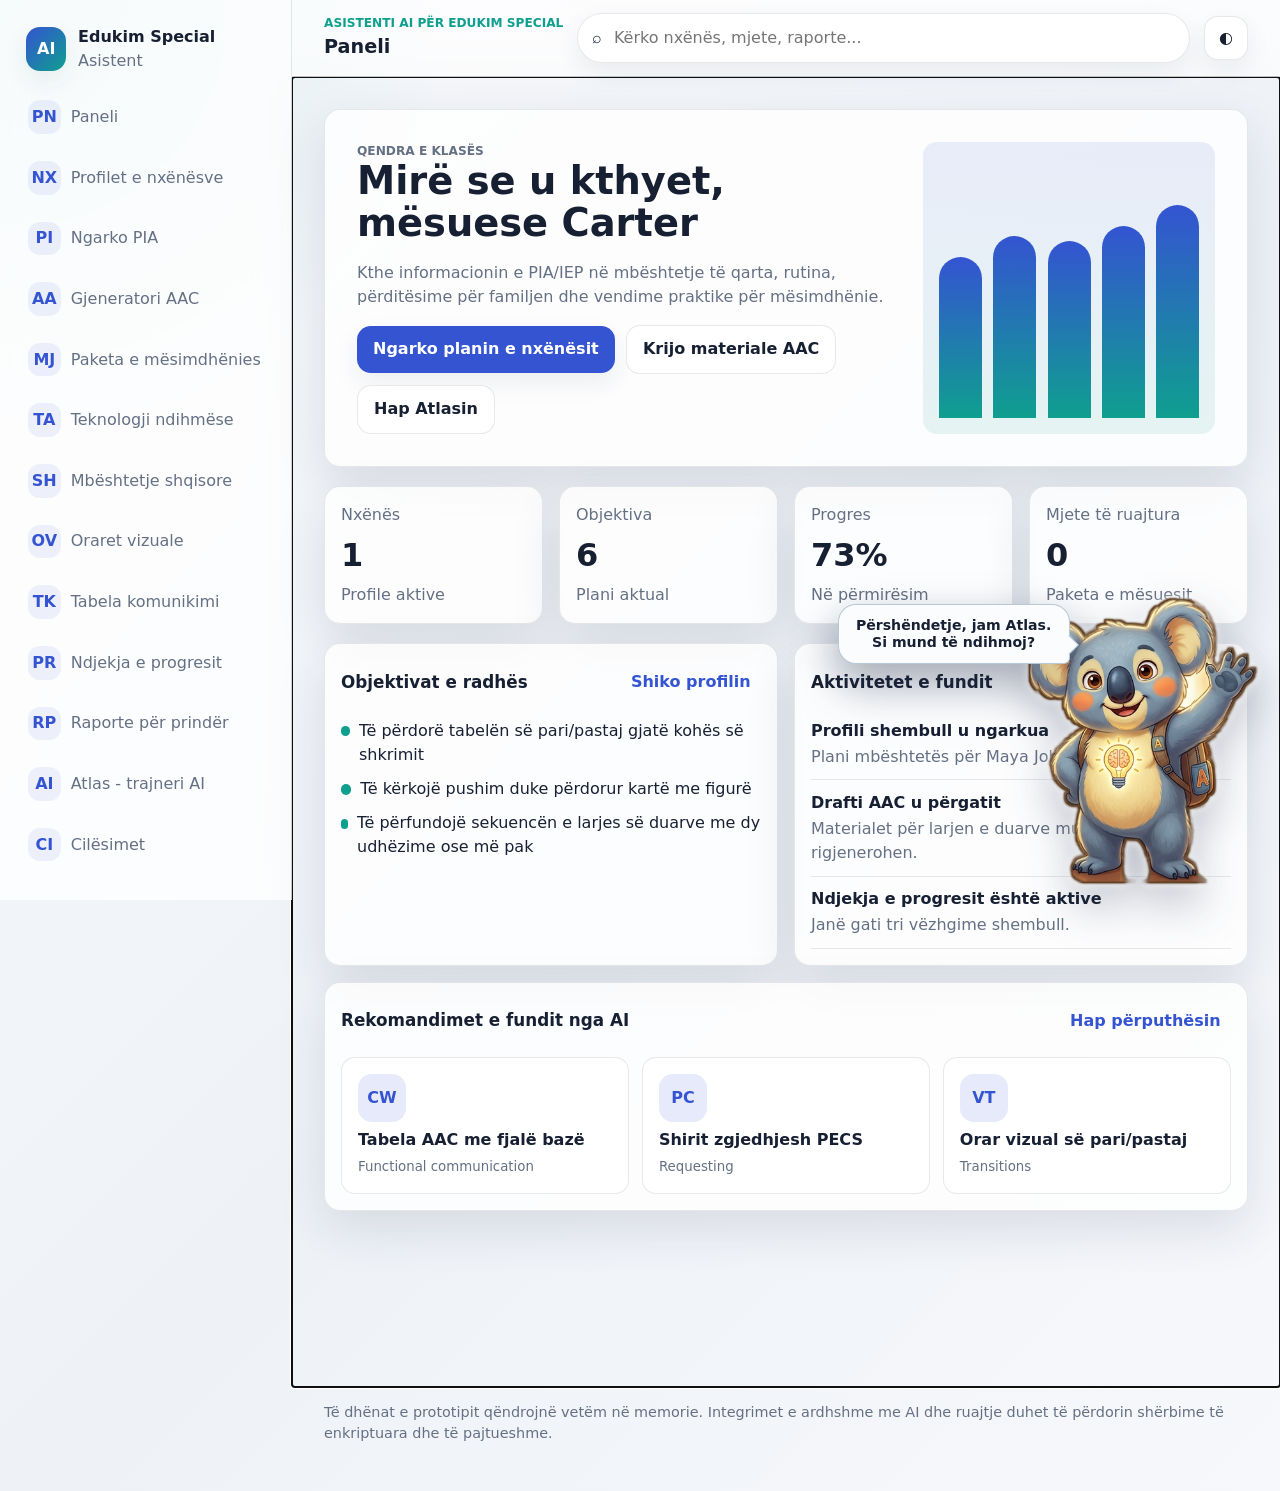
==== main/index.html @ c3639c86 "Moved files into a separate folder" ====
<!doctype html>
<html lang="sq">
  <head>
    <meta charset="UTF-8" />
    <meta name="viewport" content="width=device-width, initial-scale=1.0" />
    <meta name="description" content="Asistent me AI për edukim special, PIA, AAC, ndjekje progresi dhe raporte për prindër." />
    <title>Asistenti AI për Edukim Special</title>
    <link rel="stylesheet" href="css/style.css" />
  </head>
  <body>
    <a class="skip-link" href="#mainContent">Kalo te përmbajtja</a>
    <div class="app-shell">
      <aside class="sidebar" id="sidebar" aria-label="Navigimi kryesor">
        <div class="sidebar-brand">
          <div class="brand-mark">AI</div>
          <div>
            <strong>Edukim Special</strong>
            <span>Asistent</span>
          </div>
        </div>
        <nav class="nav-list" id="navList"></nav>
      </aside>

      <div class="workspace">
        <header class="topbar" role="banner">
          <button class="icon-button menu-toggle" data-action="toggle-sidebar" aria-label="Hap ose mbyll menunë">☰</button>
          <div class="brand-mark small" aria-hidden="true">AI</div>
          <div class="title-block">
            <p class="eyebrow">Asistenti AI për Edukim Special</p>
            <h1 id="pageTitle">Paneli</h1>
          </div>
          <label class="search-shell" for="globalSearch">
            <span aria-hidden="true">⌕</span>
            <input id="globalSearch" type="search" placeholder="Kërko nxënës, mjete, raporte..." autocomplete="off" />
          </label>
          <button class="icon-button" data-action="toggle-theme" aria-label="Ndrysho modalitetin e errët">◐</button>
        </header>

        <main id="mainContent" tabindex="-1">
          <div id="searchResults" class="search-results hidden" role="region" aria-live="polite"></div>
          <section id="viewRoot" class="view-root" aria-live="polite"></section>
        </main>

        <footer class="app-footer">
          <p>Të dhënat e prototipit qëndrojnë vetëm në memorie. Integrimet e ardhshme me AI dhe ruajtje duhet të përdorin shërbime të enkriptuara dhe të pajtueshme.</p>
        </footer>
      </div>
    </div>

    <button class="atlas-guide-widget" data-route="coach" aria-label="Hap bisedën me Atlas">
      <span class="atlas-corner-bubble">Përshëndetje, jam Atlas. Si mund të ndihmoj?</span>
      <img class="atlas-standing-image" src="assets/images/atlas-standing-widget.png" alt="Atlas, udhëzuesi i bisedës AI" />
    </button>

    <div class="toast-region" id="toastRegion" aria-live="polite" aria-atomic="true"></div>
    <div class="modal-backdrop hidden" id="modalBackdrop" role="presentation">
      <section class="modal" role="dialog" aria-modal="true" aria-labelledby="modalTitle">
        <button class="icon-button modal-close" data-action="close-modal" aria-label="Mbyll dritaren">×</button>
        <p class="eyebrow" id="modalEyebrow">Detaje</p>
        <h2 id="modalTitle">Detaje</h2>
        <div id="modalBody"></div>
      </section>
    </div>

    <template id="loadingTemplate">
      <div class="loading-state">
        <span class="spinner" aria-hidden="true"></span>
        <strong>Duke shqyrtuar planin...</strong>
        <p>Duke nxjerrë objektivat, mbështetjet dhe rekomandimet për klasë.</p>
      </div>
    </template>

    <script type="module" src="js/app.js"></script>
  </body>
</html>
---- main/css/style.css ----
:root {
  color-scheme: light;
  --bg: #f7f8fb;
  --surface: rgba(255, 255, 255, 0.82);
  --surface-strong: #ffffff;
  --text: #172033;
  --muted: #647084;
  --line: rgba(23, 32, 51, 0.1);
  --primary: #3454d1;
  --primary-strong: #253ba8;
  --accent: #0f9f8f;
  --atlas-blue: #b9d5e8;
  --atlas-blue-strong: #5f8fb0;
  --atlas-peach: #f6b27d;
  --atlas-gold: #f5b84b;
  --atlas-ink: #26384a;
  --warning: #b56a00;
  --success: #178253;
  --shadow: 0 18px 50px rgba(31, 45, 75, 0.12);
  --shadow-soft: 0 10px 24px rgba(31, 45, 75, 0.08);
  --radius: 16px;
  --font-scale: 1;
}

[data-theme="dark"] {
  color-scheme: dark;
  --bg: #10131a;
  --surface: rgba(27, 32, 43, 0.78);
  --surface-strong: #191f2a;
  --text: #f4f7fb;
  --muted: #a9b3c5;
  --line: rgba(255, 255, 255, 0.12);
  --primary: #8da2ff;
  --primary-strong: #b8c4ff;
  --accent: #47d2bd;
  --atlas-blue: #8fb4d0;
  --atlas-blue-strong: #c5def0;
  --atlas-peach: #ffc08e;
  --atlas-gold: #ffd36b;
  --atlas-ink: #172033;
  --warning: #ffc266;
  --success: #6fe0a7;
  --shadow: 0 18px 50px rgba(0, 0, 0, 0.36);
  --shadow-soft: 0 10px 24px rgba(0, 0, 0, 0.28);
}

* {
  box-sizing: border-box;
}

html {
  scroll-behavior: smooth;
  -webkit-text-size-adjust: 100%;
}

body {
  margin: 0;
  background:
    radial-gradient(circle at top left, rgba(15, 159, 143, 0.14), transparent 28rem),
    linear-gradient(135deg, var(--bg), #eef2f7 55%, var(--bg));
  color: var(--text);
  font-family: Inter, ui-sans-serif, system-ui, -apple-system, BlinkMacSystemFont, "Segoe UI", sans-serif;
  font-size: calc(16px * var(--font-scale));
  line-height: 1.5;
  min-height: 100vh;
}

[data-theme="dark"] body,
body[data-theme="dark"] {
  background:
    radial-gradient(circle at top left, rgba(71, 210, 189, 0.12), transparent 28rem),
    linear-gradient(135deg, #10131a, #171c25 58%, #0f1218);
}

button,
input,
select,
textarea {
  font: inherit;
}

input,
select,
textarea {
  font-size: 1rem;
}

button {
  cursor: pointer;
}

button:focus-visible,
input:focus-visible,
select:focus-visible,
textarea:focus-visible,
a:focus-visible {
  outline: 3px solid color-mix(in srgb, var(--primary) 55%, white);
  outline-offset: 3px;
}

.skip-link {
  position: fixed;
  left: 1rem;
  top: -5rem;
  z-index: 1000;
  background: var(--surface-strong);
  color: var(--text);
  padding: 0.7rem 1rem;
  border-radius: 999px;
}

.skip-link:focus {
  top: 1rem;
}

.app-shell {
  display: grid;
  grid-template-columns: 292px minmax(0, 1fr);
  min-height: 100vh;
}

.sidebar {
  position: sticky;
  top: 0;
  height: 100vh;
  padding: 1rem;
  border-right: 1px solid var(--line);
  background: color-mix(in srgb, var(--surface-strong) 78%, transparent);
  backdrop-filter: blur(18px);
  overflow-y: auto;
}

.sidebar-brand,
.topbar,
.card-header,
.filter-grid,
.profile-top,
.hero-actions,
.toolbar,
.row,
.form-row,
.mood-picker,
.report-actions {
  display: flex;
  align-items: center;
}

.sidebar-brand {
  gap: 0.75rem;
  padding: 0.55rem 0.65rem 1rem;
}

.sidebar-brand span,
.activity-list span,
.tool-card small,
.mini-tool small {
  color: var(--muted);
}

.brand-mark {
  display: grid;
  place-items: center;
  width: 2.75rem;
  height: 2.75rem;
  border-radius: 14px;
  background: linear-gradient(135deg, var(--primary), var(--accent));
  color: #fff;
  font-weight: 800;
  box-shadow: var(--shadow-soft);
}

.brand-mark.small {
  display: none;
}

.nav-list {
  display: grid;
  gap: 0.25rem;
}

.nav-button {
  display: grid;
  grid-template-columns: 2.1rem 1fr;
  align-items: center;
  gap: 0.6rem;
  width: 100%;
  border: 0;
  border-radius: 14px;
  padding: 0.72rem;
  min-height: 44px;
  color: var(--muted);
  background: transparent;
  text-align: left;
  transition: 180ms ease;
}

.nav-button span:first-child {
  display: grid;
  place-items: center;
  width: 2.1rem;
  height: 2.1rem;
  border-radius: 12px;
  background: color-mix(in srgb, var(--primary) 8%, transparent);
  color: var(--primary);
  font-weight: 800;
}

.nav-button:hover,
.nav-button.active {
  background: color-mix(in srgb, var(--primary) 10%, transparent);
  color: var(--text);
}

.workspace {
  min-width: 0;
}

.topbar {
  position: sticky;
  top: 0;
  z-index: 10;
  gap: 0.85rem;
  min-height: 76px;
  padding: 0.8rem clamp(1rem, 3vw, 2rem);
  background: color-mix(in srgb, var(--surface) 85%, transparent);
  border-bottom: 1px solid var(--line);
  backdrop-filter: blur(18px);
}

.title-block {
  min-width: 12rem;
}

.eyebrow {
  margin: 0;
  color: var(--accent);
  font-size: 0.76rem;
  font-weight: 800;
  text-transform: uppercase;
  letter-spacing: 0;
}

h1,
h2,
h3,
p {
  overflow-wrap: anywhere;
}

h1 {
  margin: 0;
  font-size: 1.2rem;
}

h2 {
  margin: 0 0 0.55rem;
  font-size: clamp(1.75rem, 3vw, 2.75rem);
  line-height: 1.1;
}

h3 {
  margin: 0;
  font-size: 1.05rem;
}

.search-shell {
  flex: 1;
  display: grid;
  grid-template-columns: auto 1fr;
  align-items: center;
  gap: 0.6rem;
  min-width: 12rem;
  max-width: 48rem;
  padding: 0.7rem 0.9rem;
  border: 1px solid var(--line);
  border-radius: 999px;
  background: var(--surface-strong);
  box-shadow: var(--shadow-soft);
}

.search-shell input {
  border: 0;
  outline: 0;
  background: transparent;
  color: var(--text);
  min-width: 0;
}

.icon-button {
  display: grid;
  place-items: center;
  width: 2.75rem;
  height: 2.75rem;
  border: 1px solid var(--line);
  border-radius: 14px;
  background: var(--surface-strong);
  color: var(--text);
  box-shadow: var(--shadow-soft);
}

.menu-toggle {
  display: none;
}

main {
  padding: clamp(1rem, 3vw, 2rem);
  padding-bottom: clamp(7rem, 15vw, 11rem);
}

.view-root {
  display: grid;
  gap: 1.2rem;
}

.hero-panel,
.glass-card,
.stat-card,
.tool-card,
.profile-card,
.material-card,
.chat-shell,
.settings-panel,
.search-results,
.modal {
  border: 1px solid var(--line);
  border-radius: var(--radius);
  background: var(--surface);
  box-shadow: var(--shadow);
  backdrop-filter: blur(16px);
}

.hero-panel {
  display: grid;
  grid-template-columns: minmax(0, 1.5fr) minmax(16rem, 0.8fr);
  gap: 1.2rem;
  padding: clamp(1.25rem, 3vw, 2rem);
}

.hero-panel p {
  max-width: 60ch;
  color: var(--muted);
}

.hero-actions,
.toolbar,
.report-actions {
  flex-wrap: wrap;
  gap: 0.7rem;
}

.primary-button,
.secondary-button,
.text-button,
.danger-button {
  border: 0;
  border-radius: 14px;
  padding: 0.72rem 1rem;
  font-weight: 800;
  min-height: 44px;
  transition: transform 180ms ease, box-shadow 180ms ease, background 180ms ease;
}

.primary-button {
  background: var(--primary);
  color: #fff;
  box-shadow: var(--shadow-soft);
}

.secondary-button {
  border: 1px solid var(--line);
  background: var(--surface-strong);
  color: var(--text);
}

.text-button {
  padding: 0.45rem 0.65rem;
  background: transparent;
  color: var(--primary);
}

.danger-button {
  background: #fff0f0;
  color: #a32020;
}

.primary-button:hover,
.secondary-button:hover,
.text-button:hover,
.danger-button:hover,
.tool-card:hover,
.profile-card:hover,
.mini-tool:hover {
  transform: translateY(-2px);
}

.weekly-chart {
  display: flex;
  align-items: end;
  gap: 0.7rem;
  min-height: 12rem;
  padding: 1rem;
  border-radius: 14px;
  background: linear-gradient(180deg, color-mix(in srgb, var(--primary) 10%, transparent), color-mix(in srgb, var(--accent) 10%, transparent));
}

.weekly-chart span {
  flex: 1;
  min-width: 1.6rem;
  border-radius: 999px 999px 8px 8px;
  background: linear-gradient(180deg, var(--primary), var(--accent));
  animation: rise 700ms ease both;
}

.stats-grid,
.dashboard-grid,
.profile-grid,
.tools-grid,
.materials-grid,
.settings-grid {
  display: grid;
  gap: 1rem;
}

.stats-grid {
  grid-template-columns: repeat(4, minmax(0, 1fr));
}

.dashboard-grid {
  grid-template-columns: repeat(2, minmax(0, 1fr));
}

.wide-card {
  grid-column: 1 / -1;
}

.stat-card,
.glass-card,
.tool-card,
.profile-card,
.material-card,
.settings-panel {
  padding: 1rem;
}

.stat-card p,
.stat-card span {
  margin: 0;
  color: var(--muted);
}

.stat-card strong {
  display: block;
  margin: 0.25rem 0;
  font-size: 2rem;
}

.card-header {
  justify-content: space-between;
  gap: 1rem;
  margin-bottom: 0.9rem;
}

.clean-list,
.activity-list {
  display: grid;
  gap: 0.65rem;
  padding: 0;
  margin: 0;
  list-style: none;
}

.clean-list li {
  display: flex;
  gap: 0.55rem;
  align-items: flex-start;
}

.status-dot {
  width: 0.65rem;
  height: 0.65rem;
  border-radius: 999px;
  margin-top: 0.45rem;
  background: var(--accent);
}

.activity-list li {
  display: grid;
  gap: 0.15rem;
  padding-bottom: 0.65rem;
  border-bottom: 1px solid var(--line);
}

.recommendation-row {
  display: grid;
  grid-template-columns: repeat(3, minmax(0, 1fr));
  gap: 0.8rem;
}

.mini-tool {
  display: grid;
  gap: 0.35rem;
  min-height: 8.5rem;
  border: 1px solid var(--line);
  border-radius: 14px;
  padding: 1rem;
  background: var(--surface-strong);
  color: var(--text);
  text-align: left;
  transition: 180ms ease;
}

.mini-tool span,
.tool-image {
  display: grid;
  place-items: center;
  width: 3rem;
  height: 3rem;
  border-radius: 14px;
  background: color-mix(in srgb, var(--primary) 12%, transparent);
  color: var(--primary);
  font-weight: 900;
}

.profile-top {
  gap: 1rem;
  align-items: flex-start;
}

.avatar {
  display: grid;
  place-items: center;
  width: 5.5rem;
  aspect-ratio: 1;
  flex: 0 0 auto;
  border-radius: 22px;
  color: #fff;
  font-size: 2rem;
  font-weight: 900;
}

.profile-grid {
  grid-template-columns: repeat(3, minmax(0, 1fr));
}

.profile-card {
  min-height: 10rem;
}

.timeline {
  display: grid;
  gap: 0.8rem;
  position: relative;
}

.timeline-item {
  display: grid;
  grid-template-columns: 1rem 1fr;
  gap: 0.8rem;
}

.timeline-item::before {
  content: "";
  width: 0.8rem;
  height: 0.8rem;
  margin-top: 0.35rem;
  border-radius: 50%;
  background: var(--primary);
}

.upload-zone {
  display: grid;
  place-items: center;
  min-height: 13rem;
  border: 2px dashed color-mix(in srgb, var(--primary) 38%, var(--line));
  border-radius: var(--radius);
  background: color-mix(in srgb, var(--primary) 6%, transparent);
  text-align: center;
  padding: 1.5rem;
  transition: 180ms ease;
}

.upload-zone.drag-over {
  background: color-mix(in srgb, var(--accent) 14%, transparent);
  transform: scale(1.01);
}

.form-grid,
.filter-grid {
  display: grid;
  grid-template-columns: repeat(3, minmax(0, 1fr));
  gap: 0.8rem;
}

.field {
  display: grid;
  gap: 0.35rem;
}

.field span,
.field label {
  color: var(--muted);
  font-size: 0.88rem;
  font-weight: 700;
}

.field input,
.field select,
.field textarea {
  width: 100%;
  border: 1px solid var(--line);
  border-radius: 14px;
  padding: 0.75rem 0.85rem;
  background: var(--surface-strong);
  color: var(--text);
}

textarea {
  min-height: 9rem;
  resize: vertical;
}

.tools-grid {
  grid-template-columns: repeat(3, minmax(0, 1fr));
}

.tool-card {
  display: grid;
  gap: 0.8rem;
  transition: 180ms ease;
}

.tool-meta,
.badge-row {
  display: flex;
  flex-wrap: wrap;
  gap: 0.45rem;
}

.badge {
  display: inline-flex;
  align-items: center;
  min-height: 1.8rem;
  border-radius: 999px;
  padding: 0.25rem 0.6rem;
  background: color-mix(in srgb, var(--accent) 12%, transparent);
  color: var(--text);
  font-size: 0.82rem;
  font-weight: 800;
}

.materials-grid {
  grid-template-columns: repeat(2, minmax(0, 1fr));
}

.material-card {
  display: grid;
  gap: 0.7rem;
}

.board-grid {
  display: grid;
  grid-template-columns: repeat(3, 1fr);
  gap: 0.55rem;
}

.board-cell {
  display: grid;
  place-items: center;
  min-height: 4rem;
  border: 1px solid var(--line);
  border-radius: 14px;
  background: var(--surface-strong);
  text-align: center;
  font-weight: 800;
}

.chat-shell {
  display: grid;
  grid-template-rows: auto auto minmax(22rem, 52vh) auto;
  overflow: hidden;
}

.atlas-welcome {
  display: grid;
  grid-template-columns: auto minmax(0, 1fr);
  gap: 1rem;
  align-items: center;
  padding: 1rem;
  border-bottom: 1px solid color-mix(in srgb, var(--atlas-blue-strong) 24%, var(--line));
  background:
    linear-gradient(135deg, color-mix(in srgb, var(--atlas-blue) 34%, transparent), transparent 58%),
    color-mix(in srgb, var(--surface-strong) 76%, transparent);
}

.atlas-welcome h2 {
  margin-bottom: 0.25rem;
  font-size: clamp(1.45rem, 2.4vw, 2.1rem);
}

.atlas-welcome p:last-child {
  margin: 0;
  max-width: 68ch;
  color: var(--muted);
}

.suggestions {
  display: flex;
  gap: 0.55rem;
  flex-wrap: wrap;
  padding: 1rem;
  border-bottom: 1px solid color-mix(in srgb, var(--atlas-blue-strong) 20%, var(--line));
  background: color-mix(in srgb, var(--atlas-blue) 7%, transparent);
}

.chat-log {
  display: grid;
  align-content: start;
  gap: 1rem;
  padding: 1rem;
  overflow-y: auto;
}

.message {
  display: grid;
  grid-template-columns: 2.4rem minmax(0, 1fr);
  gap: 0.7rem;
  max-width: 74ch;
}

.message.teacher {
  justify-self: end;
}

.message-bubble {
  padding: 0.85rem 1rem;
  border-radius: 16px;
  background: var(--surface-strong);
  border: 1px solid var(--line);
}

.atlas-bubble {
  background:
    linear-gradient(135deg, color-mix(in srgb, var(--atlas-blue) 26%, var(--surface-strong)), var(--surface-strong));
  border-color: color-mix(in srgb, var(--atlas-blue-strong) 30%, var(--line));
  box-shadow: 0 10px 24px color-mix(in srgb, var(--atlas-blue-strong) 14%, transparent);
}

.message.teacher .message-bubble {
  background: var(--primary);
  color: #fff;
}

.message time {
  display: block;
  margin-top: 0.35rem;
  color: var(--muted);
  font-size: 0.75rem;
}

.message.teacher time {
  color: rgba(255, 255, 255, 0.78);
}

.teacher-avatar {
  width: 2.4rem;
  border-radius: 12px;
  background: var(--primary);
}

.atlas-avatar {
  position: relative;
  display: grid;
  place-items: center;
  width: 2.7rem;
  aspect-ratio: 1;
  flex: 0 0 auto;
  border-radius: 50%;
  background: color-mix(in srgb, var(--atlas-blue) 28%, var(--surface-strong));
  border: 2px solid color-mix(in srgb, var(--atlas-gold) 64%, var(--surface-strong));
  box-shadow: 0 0.65rem 1.3rem color-mix(in srgb, var(--atlas-blue-strong) 30%, transparent);
  overflow: hidden;
}

.atlas-avatar-large {
  width: clamp(4.4rem, 9vw, 6.4rem);
}

.atlas-avatar img {
  width: 100%;
  height: 100%;
  object-fit: cover;
  object-position: 50% 18%;
}

.chat-form {
  display: grid;
  grid-template-columns: 1fr auto;
  gap: 0.7rem;
  padding: 1rem;
  border-top: 1px solid var(--line);
}

.progress-layout {
  display: grid;
  grid-template-columns: minmax(19rem, 0.8fr) minmax(0, 1.2fr);
  gap: 1rem;
}

.slider-row {
  display: grid;
  grid-template-columns: 1fr auto;
  align-items: center;
  gap: 0.7rem;
}

.slider-row output {
  min-width: 3rem;
  text-align: right;
  font-weight: 800;
}

.mood-picker {
  gap: 0.45rem;
  flex-wrap: wrap;
}

.mood-button {
  border: 1px solid var(--line);
  border-radius: 999px;
  padding: 0.5rem 0.7rem;
  min-height: 44px;
  background: var(--surface-strong);
  color: var(--text);
}

.mood-button.active {
  background: var(--primary);
  color: #fff;
}

.progress-bar {
  height: 0.85rem;
  border-radius: 999px;
  background: color-mix(in srgb, var(--muted) 18%, transparent);
  overflow: hidden;
}

.progress-bar span {
  display: block;
  height: 100%;
  border-radius: inherit;
  background: linear-gradient(90deg, var(--primary), var(--accent));
}

.settings-grid {
  grid-template-columns: repeat(2, minmax(0, 1fr));
}

.toggle {
  display: flex;
  align-items: center;
  justify-content: space-between;
  gap: 1rem;
}

.toggle input {
  width: 1.25rem;
  height: 1.25rem;
}

.search-results {
  position: sticky;
  top: 88px;
  z-index: 9;
  display: grid;
  gap: 0.5rem;
  margin-bottom: 1rem;
  padding: 1rem;
}

.search-result {
  border: 1px solid var(--line);
  border-radius: 14px;
  padding: 0.7rem;
  min-height: 44px;
  background: var(--surface-strong);
  color: var(--text);
  text-align: left;
}

.modal-backdrop {
  position: fixed;
  inset: 0;
  z-index: 50;
  display: grid;
  place-items: center;
  padding: 1rem;
  background: rgba(10, 14, 22, 0.52);
}

.modal {
  width: min(46rem, 100%);
  max-height: min(84vh, 48rem);
  overflow-y: auto;
  padding: 1.25rem;
  position: relative;
}

.modal-close {
  position: absolute;
  right: 1rem;
  top: 1rem;
}

.toast-region {
  position: fixed;
  right: 1rem;
  bottom: 1rem;
  z-index: 70;
  display: grid;
  gap: 0.6rem;
}

.atlas-guide-widget {
  position: fixed;
  right: clamp(0.5rem, 2vw, 1.35rem);
  bottom: clamp(0.4rem, 1.8vw, 1rem);
  z-index: 65;
  width: clamp(10.5rem, 18vw, 15rem);
  border: 0;
  padding: 0;
  background: transparent;
  filter: drop-shadow(0 1.2rem 1.35rem rgba(31, 45, 75, 0.28));
  transform-origin: 50% 100%;
  animation: atlasWidgetPop 620ms cubic-bezier(0.2, 1.35, 0.35, 1) both, atlasImageIdle 4.8s ease-in-out 900ms infinite;
}

.atlas-guide-widget:hover {
  filter: drop-shadow(0 1.45rem 1.6rem rgba(31, 45, 75, 0.34)) saturate(1.08);
}

.atlas-corner-bubble {
  position: absolute;
  right: min(82%, 11.8rem);
  top: clamp(0.05rem, 1.4vw, 0.45rem);
  z-index: 2;
  width: min(14.5rem, 52vw);
  padding: 0.72rem 0.85rem;
  border: 1px solid color-mix(in srgb, var(--atlas-blue-strong) 34%, var(--line));
  border-radius: 18px 18px 6px 18px;
  background: color-mix(in srgb, var(--surface-strong) 94%, var(--atlas-blue));
  box-shadow: 0 16px 38px rgba(31, 45, 75, 0.16);
  color: var(--text);
  font-size: 0.88rem;
  font-weight: 900;
  line-height: 1.25;
  pointer-events: none;
  animation: atlasBubblePulse 2.8s ease-in-out infinite;
}

.atlas-corner-bubble::after {
  content: "";
  position: absolute;
  right: -0.42rem;
  bottom: 0.75rem;
  width: 0.8rem;
  height: 0.8rem;
  border-right: 1px solid color-mix(in srgb, var(--atlas-blue-strong) 34%, var(--line));
  border-bottom: 1px solid color-mix(in srgb, var(--atlas-blue-strong) 34%, var(--line));
  background: inherit;
  transform: rotate(-45deg);
}

.atlas-standing-image {
  position: relative;
  z-index: 1;
  display: block;
  width: 100%;
  height: auto;
  filter:
    drop-shadow(0 0 1px rgba(86, 53, 28, 0.95))
    drop-shadow(0 0 5px rgba(255, 255, 255, 0.92));
  pointer-events: none;
  user-select: none;
}

.toast {
  padding: 0.8rem 1rem;
  border-radius: 14px;
  background: var(--surface-strong);
  border: 1px solid var(--line);
  box-shadow: var(--shadow);
}

.loading-state {
  display: grid;
  place-items: center;
  gap: 0.65rem;
  min-height: 16rem;
  text-align: center;
}

.spinner {
  width: 3rem;
  height: 3rem;
  border-radius: 50%;
  border: 4px solid color-mix(in srgb, var(--primary) 20%, transparent);
  border-top-color: var(--primary);
  animation: spin 800ms linear infinite;
}

.hidden {
  display: none !important;
}

.fade-in {
  animation: fadeIn 320ms ease both;
}

.slide-up {
  animation: slideUp 360ms ease both;
}

.app-footer {
  padding: 0 2rem 2rem;
  color: var(--muted);
  font-size: 0.9rem;
}

@keyframes spin {
  to {
    transform: rotate(360deg);
  }
}

@keyframes fadeIn {
  from {
    opacity: 0;
  }
}

@keyframes slideUp {
  from {
    opacity: 0;
    transform: translateY(14px);
  }
}

@keyframes rise {
  from {
    height: 10%;
  }
}

@keyframes atlasWidgetPop {
  0% {
    opacity: 0;
    transform: translateY(2rem) scale(0.74) rotate(4deg);
  }
  62% {
    opacity: 1;
    transform: translateY(-0.45rem) scale(1.04) rotate(-1.5deg);
  }
  100% {
    opacity: 1;
    transform: translateY(0) scale(1) rotate(0deg);
  }
}

@keyframes atlasImageIdle {
  0%,
  100% {
    transform: translateY(0) scaleY(1);
  }
  42% {
    transform: translateY(-0.28rem) scaleY(1.012);
  }
  72% {
    transform: translateY(-0.08rem) scaleY(0.996);
  }
}

@keyframes atlasBubblePulse {
  0%,
  100% {
    transform: scale(1);
    box-shadow: 0 16px 38px rgba(31, 45, 75, 0.16);
  }
  50% {
    transform: scale(1.035);
    box-shadow: 0 20px 46px rgba(31, 45, 75, 0.2);
  }
}

@media (prefers-reduced-motion: reduce) {
  *,
  *::before,
  *::after {
    animation-duration: 0.01ms !important;
    animation-iteration-count: 1 !important;
    scroll-behavior: auto !important;
  }
}

@media (max-width: 1100px) {
  .app-shell {
    grid-template-columns: 1fr;
  }

  .sidebar {
    position: fixed;
    inset: 0 auto 0 0;
    z-index: 40;
    width: min(88vw, 292px);
    transform: translateX(-104%);
    transition: 220ms ease;
  }

  .sidebar.open {
    transform: translateX(0);
  }

  .menu-toggle,
  .brand-mark.small {
    display: grid;
  }

  .stats-grid,
  .tools-grid,
  .profile-grid,
  .progress-layout,
  .settings-grid {
    grid-template-columns: repeat(2, minmax(0, 1fr));
  }
}

@media (max-width: 760px) {
  body {
    min-width: 0;
  }

  .topbar {
    display: grid;
    grid-template-columns: auto auto 1fr auto;
    gap: 0.65rem;
    min-height: auto;
    padding: 0.72rem;
  }

  .title-block {
    min-width: 0;
  }

  .title-block h1 {
    font-size: 1rem;
  }

  main {
    padding: 0.85rem;
    padding-bottom: 11rem;
  }

  .search-shell {
    grid-column: 1 / -1;
    max-width: none;
  }

  .hero-panel,
  .dashboard-grid,
  .stats-grid,
  .recommendation-row,
  .profile-grid,
  .tools-grid,
  .materials-grid,
  .form-grid,
  .filter-grid,
  .progress-layout,
  .settings-grid {
    grid-template-columns: 1fr;
  }

  .chat-form {
    grid-template-columns: 1fr;
  }

  .hero-panel,
  .glass-card,
  .stat-card,
  .tool-card,
  .profile-card,
  .material-card,
  .settings-panel {
    padding: 0.9rem;
  }

  .hero-actions .primary-button,
  .hero-actions .secondary-button,
  .toolbar .primary-button,
  .toolbar .secondary-button,
  .report-actions .primary-button,
  .report-actions .secondary-button {
    width: 100%;
    justify-content: center;
  }

  .board-grid {
    grid-template-columns: repeat(2, minmax(0, 1fr));
  }

  .chat-shell {
    grid-template-rows: auto auto minmax(18rem, 58vh) auto;
  }

  .message {
    grid-template-columns: 2.4rem minmax(0, 1fr);
    max-width: 100%;
  }

  .message.teacher {
    max-width: 92%;
  }

  .atlas-welcome {
    grid-template-columns: 1fr;
    text-align: left;
  }

  .atlas-guide-widget {
    width: 7.75rem;
    right: max(0.2rem, env(safe-area-inset-right));
    bottom: max(0.2rem, env(safe-area-inset-bottom));
  }

  .atlas-corner-bubble {
    right: 6.8rem;
    top: 0.2rem;
    width: min(11.5rem, 66vw);
    font-size: 0.78rem;
  }
}
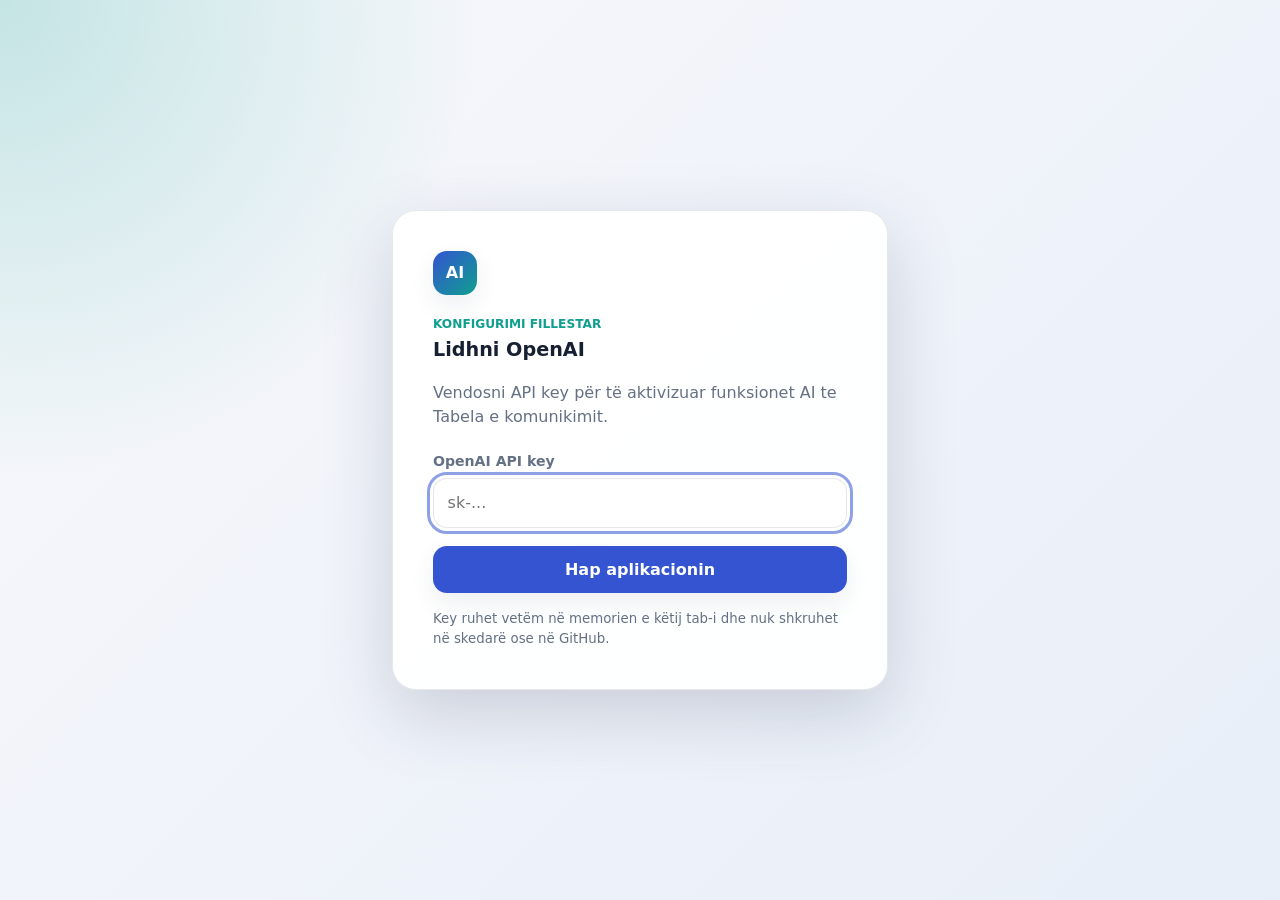
==== commit 2fc2b875: "added input in interface" ====
--- a/main/index.html
+++ b/main/index.html
@@ -8,6 +8,31 @@
     <link rel="stylesheet" href="css/style.css" />
   </head>
   <body>
+    <div class="api-key-gate" id="apiKeyGate">
+      <form class="api-key-card" id="apiKeyForm">
+        <div class="brand-mark" aria-hidden="true">AI</div>
+        <p class="eyebrow">Konfigurimi fillestar</p>
+        <h1>Lidhni OpenAI</h1>
+        <p>Vendosni API key për të aktivizuar funksionet AI te Tabela e komunikimit.</p>
+        <label class="field" for="apiKeyInput">
+          <span>OpenAI API key</span>
+          <input
+            id="apiKeyInput"
+            name="apiKey"
+            type="password"
+            placeholder="sk-..."
+            autocomplete="off"
+            autocapitalize="none"
+            spellcheck="false"
+            required
+          />
+        </label>
+        <p class="api-key-error hidden" id="apiKeyError" role="alert">Vendosni një API key të vlefshëm.</p>
+        <button class="primary-button" type="submit">Hap aplikacionin</button>
+        <small>Key ruhet vetëm në memorien e këtij tab-i dhe nuk shkruhet në skedarë ose në GitHub.</small>
+      </form>
+    </div>
+
     <a class="skip-link" href="#mainContent">Kalo te përmbajtja</a>
     <div class="app-shell">
       <aside class="sidebar" id="sidebar" aria-label="Navigimi kryesor">
--- a/main/css/style.css
+++ b/main/css/style.css
@@ -113,6 +113,59 @@
   top: 1rem;
 }
 
+.api-key-gate {
+  position: fixed;
+  inset: 0;
+  z-index: 2000;
+  display: grid;
+  place-items: center;
+  padding: 1.25rem;
+  background:
+    radial-gradient(circle at top left, rgba(15, 159, 143, 0.22), transparent 30rem),
+    linear-gradient(135deg, #f7f8fb, #e8eef8);
+}
+
+.api-key-card {
+  width: min(100%, 31rem);
+  padding: clamp(1.5rem, 5vw, 2.5rem);
+  border: 1px solid rgba(23, 32, 51, 0.1);
+  border-radius: 24px;
+  background: rgba(255, 255, 255, 0.94);
+  box-shadow: 0 24px 70px rgba(31, 45, 75, 0.18);
+}
+
+.api-key-card .brand-mark {
+  margin-bottom: 1.25rem;
+}
+
+.api-key-card h1 {
+  margin: 0.2rem 0 0.6rem;
+}
+
+.api-key-card > p:not(.eyebrow) {
+  color: #647084;
+}
+
+.api-key-card .field {
+  margin: 1.4rem 0 0.75rem;
+}
+
+.api-key-card .primary-button {
+  width: 100%;
+  margin: 0.4rem 0 1rem;
+}
+
+.api-key-card small {
+  display: block;
+  color: #647084;
+}
+
+.api-key-error {
+  margin: 0 0 0.5rem;
+  color: #b42318 !important;
+  font-weight: 700;
+}
+
 .app-shell {
   display: grid;
   grid-template-columns: 292px minmax(0, 1fr);
@@ -655,6 +708,23 @@
 .material-card {
   display: grid;
   gap: 0.7rem;
+}
+
+.communication-module-shell {
+  min-height: calc(100vh - 9rem);
+  overflow: hidden;
+  border: 1px solid var(--line);
+  border-radius: var(--radius);
+  background: var(--surface-strong);
+  box-shadow: var(--shadow);
+}
+
+.communication-module-frame {
+  display: block;
+  width: 100%;
+  min-height: calc(100vh - 9rem);
+  border: 0;
+  background: #fff;
 }
 
 .board-grid {
@@ -1211,6 +1281,11 @@
     grid-template-rows: auto auto minmax(18rem, 58vh) auto;
   }
 
+  .communication-module-shell,
+  .communication-module-frame {
+    min-height: calc(100vh - 6rem);
+  }
+
   .message {
     grid-template-columns: 2.4rem minmax(0, 1fr);
     max-width: 100%;
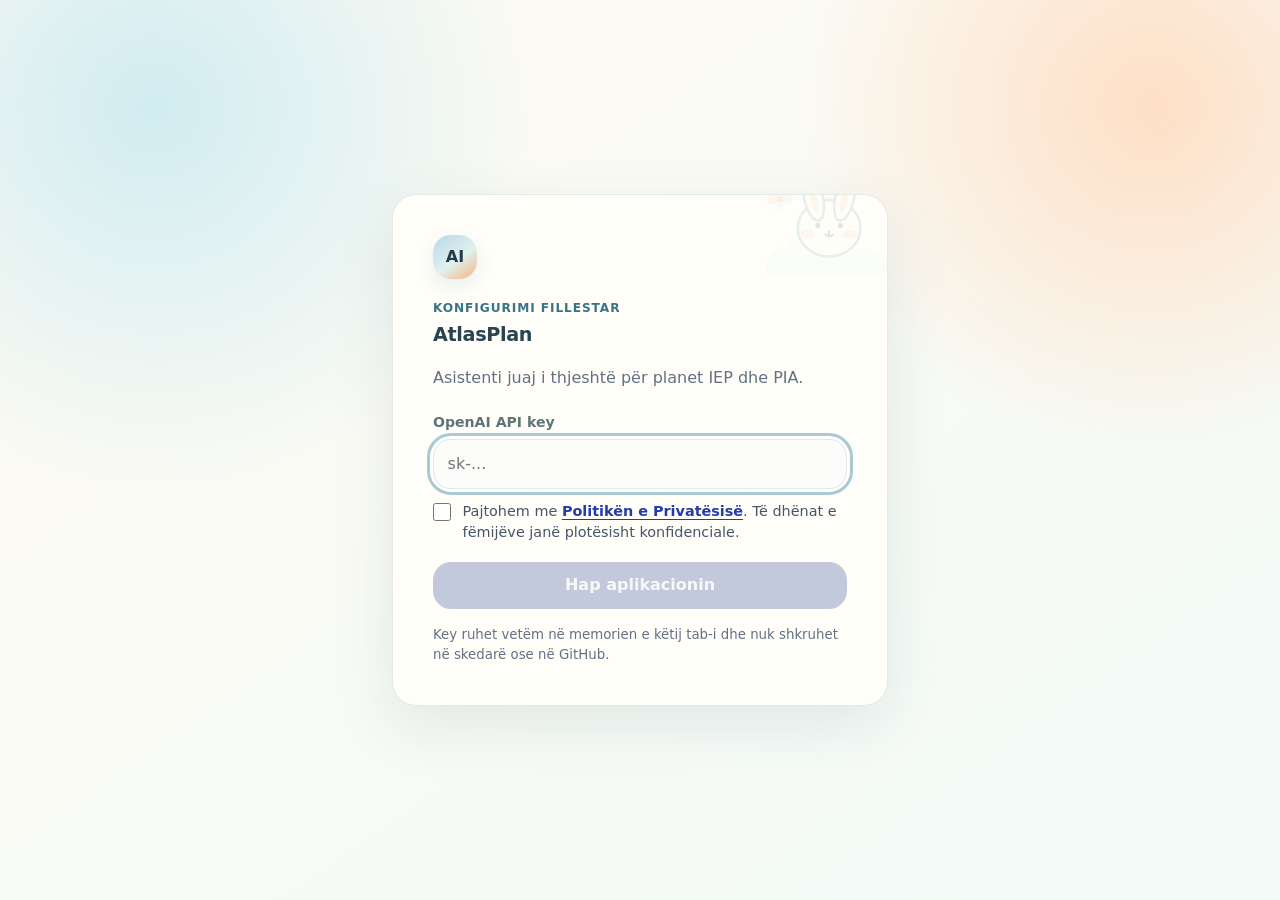
==== commit 24e5a243: "changes finale" ====
--- a/main/index.html
+++ b/main/index.html
@@ -3,8 +3,8 @@
   <head>
     <meta charset="UTF-8" />
     <meta name="viewport" content="width=device-width, initial-scale=1.0" />
-    <meta name="description" content="Asistent me AI për edukim special, PIA, AAC, ndjekje progresi dhe raporte për prindër." />
-    <title>Asistenti AI për Edukim Special</title>
+    <meta name="description" content="PlanifikoMeAtlas — hapësirë e ngrohtë për planifikim, profile, orare dhe raporte." />
+    <title>PlanifikoMeAtlas</title>
     <link rel="stylesheet" href="css/style.css" />
   </head>
   <body>
@@ -12,8 +12,8 @@
       <form class="api-key-card" id="apiKeyForm">
         <div class="brand-mark" aria-hidden="true">AI</div>
         <p class="eyebrow">Konfigurimi fillestar</p>
-        <h1>Lidhni OpenAI</h1>
-        <p>Vendosni API key për të aktivizuar funksionet AI te Tabela e komunikimit.</p>
+        <h1>AtlasPlan</h1>
+        <p>Asistenti juaj i thjeshtë për planet IEP dhe PIA.</p>
         <label class="field" for="apiKeyInput">
           <span>OpenAI API key</span>
           <input
@@ -27,20 +27,39 @@
             required
           />
         </label>
+        <label class="privacy-consent" for="privacyConsent">
+          <input id="privacyConsent" type="checkbox" required />
+          <span>
+            Pajtohem me
+            <a href="#politikaPrivatesise" id="privacyPolicyLink">Politikën e Privatësisë</a>.
+            Të dhënat e fëmijëve janë plotësisht konfidenciale.
+          </span>
+        </label>
         <p class="api-key-error hidden" id="apiKeyError" role="alert">Vendosni një API key të vlefshëm.</p>
-        <button class="primary-button" type="submit">Hap aplikacionin</button>
+        <button class="primary-button" id="openAppButton" type="submit" disabled>Hap aplikacionin</button>
         <small>Key ruhet vetëm në memorien e këtij tab-i dhe nuk shkruhet në skedarë ose në GitHub.</small>
       </form>
     </div>
 
+    <div class="privacy-sticker-backdrop hidden" id="privacyStickerBackdrop">
+      <section class="privacy-sticker" role="dialog" aria-modal="true" aria-labelledby="privacyStickerTitle">
+        <button class="privacy-sticker-close" id="privacyStickerClose" type="button" aria-label="Mbyll politikën e privatësisë">×</button>
+        <p class="eyebrow">Privatësia</p>
+        <h2 id="privacyStickerTitle">Politika e Privatësisë</h2>
+        <p>API key mbahet vetëm në këtë tab dhe nuk ruhet në GitHub.</p>
+        <p>Të dhënat e fëmijëve trajtohen si konfidenciale dhe përdoren vetëm për funksionet që aktivizon mësuesja.</p>
+        <button class="privacy-sticker-accept" id="privacyStickerAccept" type="button">E kuptova</button>
+      </section>
+    </div>
+
     <a class="skip-link" href="#mainContent">Kalo te përmbajtja</a>
-    <div class="app-shell">
+    <div class="app-shell" inert>
       <aside class="sidebar" id="sidebar" aria-label="Navigimi kryesor">
         <div class="sidebar-brand">
           <div class="brand-mark">AI</div>
           <div>
-            <strong>Edukim Special</strong>
-            <span>Asistent</span>
+            <strong>PlanifikoMeAtlas</strong>
+            <span>Asistentja e klasës</span>
           </div>
         </div>
         <nav class="nav-list" id="navList"></nav>
@@ -51,7 +70,7 @@
           <button class="icon-button menu-toggle" data-action="toggle-sidebar" aria-label="Hap ose mbyll menunë">☰</button>
           <div class="brand-mark small" aria-hidden="true">AI</div>
           <div class="title-block">
-            <p class="eyebrow">Asistenti AI për Edukim Special</p>
+            <p class="eyebrow">PlanifikoMeAtlas</p>
             <h1 id="pageTitle">Paneli</h1>
           </div>
           <label class="search-shell" for="globalSearch">
@@ -72,7 +91,7 @@
       </div>
     </div>
 
-    <button class="atlas-guide-widget" data-route="coach" aria-label="Hap bisedën me Atlas">
+    <button class="atlas-guide-widget" data-route="coach" aria-label="Hap bisedën me Atlas" inert>
       <span class="atlas-corner-bubble">Përshëndetje, jam Atlas. Si mund të ndihmoj?</span>
       <img class="atlas-standing-image" src="assets/images/atlas-standing-widget.png" alt="Atlas, udhëzuesi i bisedës AI" />
     </button>
@@ -90,8 +109,9 @@
     <template id="loadingTemplate">
       <div class="loading-state">
         <span class="spinner" aria-hidden="true"></span>
-        <strong>Duke shqyrtuar planin...</strong>
-        <p>Duke nxjerrë objektivat, mbështetjet dhe rekomandimet për klasë.</p>
+        <strong>Analizuesi po e shqyrton planin me kujdes...</strong>
+        <p>Po anonimizohen të dhënat dhe po përgatitet përmbledhja.</p>
+        <span class="analysis-progress" aria-hidden="true"><span></span></span>
       </div>
     </template>
 
--- a/main/css/style.css
+++ b/main/css/style.css
@@ -1,14 +1,14 @@
 :root {
   color-scheme: light;
-  --bg: #f7f8fb;
-  --surface: rgba(255, 255, 255, 0.82);
-  --surface-strong: #ffffff;
-  --text: #172033;
-  --muted: #647084;
-  --line: rgba(23, 32, 51, 0.1);
-  --primary: #3454d1;
-  --primary-strong: #253ba8;
-  --accent: #0f9f8f;
+  --bg: #fffaf2;
+  --surface: rgba(255, 254, 250, 0.88);
+  --surface-strong: #fffefa;
+  --text: #294451;
+  --muted: #5e7479;
+  --line: rgba(69, 112, 119, 0.14);
+  --primary: #5f9fb0;
+  --primary-strong: #397486;
+  --accent: #6bb797;
   --atlas-blue: #b9d5e8;
   --atlas-blue-strong: #5f8fb0;
   --atlas-peach: #f6b27d;
@@ -16,23 +16,27 @@
   --atlas-ink: #26384a;
   --warning: #b56a00;
   --success: #178253;
-  --shadow: 0 18px 50px rgba(31, 45, 75, 0.12);
-  --shadow-soft: 0 10px 24px rgba(31, 45, 75, 0.08);
-  --radius: 16px;
+  --cream: #fff0d8;
+  --peach: #f5ba91;
+  --pastel-blue: #dceff5;
+  --pastel-green: #e2f3e9;
+  --shadow: 0 16px 42px rgba(63, 104, 111, 0.09);
+  --shadow-soft: 0 8px 24px rgba(63, 104, 111, 0.07);
+  --radius: 24px;
   --font-scale: 1;
 }
 
 [data-theme="dark"] {
   color-scheme: dark;
-  --bg: #10131a;
-  --surface: rgba(27, 32, 43, 0.78);
-  --surface-strong: #191f2a;
+  --bg: #182b2e;
+  --surface: rgba(35, 56, 59, 0.84);
+  --surface-strong: #253b3e;
   --text: #f4f7fb;
   --muted: #a9b3c5;
   --line: rgba(255, 255, 255, 0.12);
-  --primary: #8da2ff;
-  --primary-strong: #b8c4ff;
-  --accent: #47d2bd;
+  --primary: #9bcbd5;
+  --primary-strong: #c4e5eb;
+  --accent: #8dd3b5;
   --atlas-blue: #8fb4d0;
   --atlas-blue-strong: #c5def0;
   --atlas-peach: #ffc08e;
@@ -40,8 +44,12 @@
   --atlas-ink: #172033;
   --warning: #ffc266;
   --success: #6fe0a7;
-  --shadow: 0 18px 50px rgba(0, 0, 0, 0.36);
-  --shadow-soft: 0 10px 24px rgba(0, 0, 0, 0.28);
+  --cream: #4b4034;
+  --peach: #d99d78;
+  --pastel-blue: #314f54;
+  --pastel-green: #304d42;
+  --shadow: 0 16px 42px rgba(6, 18, 20, 0.24);
+  --shadow-soft: 0 8px 24px rgba(6, 18, 20, 0.18);
 }
 
 * {
@@ -56,10 +64,11 @@
 body {
   margin: 0;
   background:
-    radial-gradient(circle at top left, rgba(15, 159, 143, 0.14), transparent 28rem),
-    linear-gradient(135deg, var(--bg), #eef2f7 55%, var(--bg));
+    radial-gradient(circle at 8% 4%, rgba(220, 239, 245, 0.95), transparent 27rem),
+    radial-gradient(circle at 94% 18%, rgba(255, 225, 198, 0.7), transparent 24rem),
+    linear-gradient(135deg, var(--bg), #f8fcf9 55%, #fff7ed);
   color: var(--text);
-  font-family: Inter, ui-sans-serif, system-ui, -apple-system, BlinkMacSystemFont, "Segoe UI", sans-serif;
+  font-family: "Nunito", "Quicksand", ui-rounded, "Trebuchet MS", system-ui, sans-serif;
   font-size: calc(16px * var(--font-scale));
   line-height: 1.5;
   min-height: 100vh;
@@ -68,8 +77,8 @@
 [data-theme="dark"] body,
 body[data-theme="dark"] {
   background:
-    radial-gradient(circle at top left, rgba(71, 210, 189, 0.12), transparent 28rem),
-    linear-gradient(135deg, #10131a, #171c25 58%, #0f1218);
+    radial-gradient(circle at top left, rgba(125, 190, 197, 0.14), transparent 28rem),
+    linear-gradient(135deg, #182b2e, #21383b 58%, #152528);
 }
 
 button,
@@ -150,9 +159,43 @@
   margin: 1.4rem 0 0.75rem;
 }
 
+.privacy-consent {
+  display: grid;
+  grid-template-columns: 1.2rem minmax(0, 1fr);
+  gap: 0.65rem;
+  align-items: start;
+  margin: 0.2rem 0 0.8rem;
+  color: #475569;
+  font-size: 0.9rem;
+  line-height: 1.45;
+  cursor: pointer;
+}
+
+.privacy-consent input {
+  width: 1.1rem;
+  height: 1.1rem;
+  margin: 0.17rem 0 0;
+  accent-color: var(--primary);
+}
+
+.privacy-consent a {
+  color: #253ba8;
+  font-weight: 800;
+  text-underline-offset: 0.18rem;
+}
+
 .api-key-card .primary-button {
   width: 100%;
   margin: 0.4rem 0 1rem;
+}
+
+.api-key-card .primary-button:disabled {
+  background: #aab5cf;
+  color: rgba(255, 255, 255, 0.88);
+  box-shadow: none;
+  cursor: not-allowed;
+  opacity: 0.72;
+  transform: none;
 }
 
 .api-key-card small {
@@ -164,6 +207,74 @@
   margin: 0 0 0.5rem;
   color: #b42318 !important;
   font-weight: 700;
+}
+
+.privacy-sticker-backdrop {
+  position: fixed;
+  inset: 0;
+  z-index: 2100;
+  display: grid;
+  place-items: center;
+  padding: 1.25rem;
+  background: rgba(23, 32, 51, 0.28);
+  backdrop-filter: blur(5px);
+}
+
+.privacy-sticker {
+  position: relative;
+  width: min(100%, 27rem);
+  padding: 2rem;
+  border: 1px solid rgba(161, 126, 35, 0.18);
+  border-radius: 6px 18px 18px 18px;
+  background: #fff6bf;
+  box-shadow: 0 22px 55px rgba(62, 50, 15, 0.22);
+  color: #283548;
+  transform: rotate(-0.7deg);
+}
+
+.privacy-sticker::before {
+  content: "";
+  position: absolute;
+  top: -0.7rem;
+  left: 50%;
+  width: 7rem;
+  height: 1.4rem;
+  border-radius: 3px;
+  background: rgba(255, 255, 255, 0.66);
+  box-shadow: 0 2px 5px rgba(62, 50, 15, 0.08);
+  transform: translateX(-50%) rotate(1.8deg);
+}
+
+.privacy-sticker h2 {
+  margin: 0.25rem 0 0.85rem;
+  color: #1e3a5f;
+}
+
+.privacy-sticker p:not(.eyebrow) {
+  color: #465568;
+}
+
+.privacy-sticker-close {
+  position: absolute;
+  top: 0.75rem;
+  right: 0.8rem;
+  width: 2.25rem;
+  height: 2.25rem;
+  border: 0;
+  border-radius: 999px;
+  background: rgba(30, 58, 95, 0.08);
+  color: #1e3a5f;
+  font-size: 1.4rem;
+}
+
+.privacy-sticker-accept {
+  min-height: 42px;
+  padding: 0.65rem 1rem;
+  border: 0;
+  border-radius: 10px;
+  background: #1e3a5f;
+  color: #fff;
+  font-weight: 800;
 }
 
 .app-shell {
@@ -394,6 +505,121 @@
   color: var(--muted);
 }
 
+.dashboard-welcome {
+  grid-template-columns: minmax(0, 1fr) auto;
+  align-items: center;
+  padding-block: clamp(1.5rem, 3.5vw, 2.4rem);
+  border-color: rgba(30, 58, 95, 0.08);
+  box-shadow: 0 8px 24px -12px rgba(15, 35, 65, 0.22);
+}
+
+.dashboard-welcome h2 {
+  margin: 0;
+  color: #1e3a5f;
+  font-size: clamp(1.55rem, 2.6vw, 2.15rem);
+  line-height: 1.18;
+  letter-spacing: -0.025em;
+}
+
+.dashboard-welcome-copy {
+  display: grid;
+  gap: 0.55rem;
+}
+
+.dashboard-welcome-title {
+  display: flex;
+  align-items: center;
+  gap: 0.75rem;
+}
+
+.dashboard-welcome-copy > p {
+  margin: 0;
+  color: #526174;
+  font-size: 1rem;
+  font-weight: 650;
+}
+
+.welcome-icon {
+  display: grid;
+  place-items: center;
+  flex: 0 0 3rem;
+  width: 3rem;
+  height: 3rem;
+  border-radius: 0.8rem;
+  background: #eef3f8;
+  box-shadow: inset 0 0 0 1px rgba(30, 58, 95, 0.06);
+}
+
+.welcome-icon svg {
+  width: 2.35rem;
+  height: 2.35rem;
+  overflow: visible;
+}
+
+.wave-palm {
+  fill: #ffd166;
+  stroke: #a86122;
+  stroke-width: 1.6;
+  stroke-linejoin: round;
+}
+
+.wave-detail {
+  fill: none;
+  stroke: #d49432;
+  stroke-width: 1.4;
+  stroke-linecap: round;
+}
+
+.wave-motion {
+  fill: none;
+  stroke: #5f8fb0;
+  stroke-width: 2.1;
+  stroke-linecap: round;
+}
+
+.dashboard-teacher-avatar {
+  position: relative;
+  display: grid;
+  place-items: center;
+  flex: 0 0 4.6rem;
+  width: 4.6rem;
+  height: 4.6rem;
+  aspect-ratio: 1;
+  padding: 0.18rem;
+  border: 4px solid #fff;
+  border-radius: 999px;
+  outline: 2px solid rgba(95, 143, 176, 0.2);
+  background: #e8f1f8;
+  box-shadow: 0 8px 22px rgba(30, 58, 95, 0.16), 0 0 0 6px rgba(185, 213, 232, 0.16);
+  overflow: hidden;
+}
+
+.dashboard-teacher-avatar svg {
+  width: 100%;
+  height: 100%;
+  border-radius: 50%;
+}
+
+.teacher-avatar-bg { fill: #d9ebf5; }
+.teacher-hair,
+.teacher-hair-front { fill: #5d4336; }
+.teacher-face { fill: #f3c6a5; }
+.teacher-eye { fill: #26384a; }
+.teacher-smile {
+  fill: none;
+  stroke: #9d5d55;
+  stroke-width: 1.4;
+  stroke-linecap: round;
+}
+.teacher-shirt { fill: #5f8fb0; }
+.teacher-collar {
+  fill: none;
+  stroke: #fff;
+  stroke-width: 1.8;
+  stroke-linecap: round;
+  stroke-linejoin: round;
+}
+
 .hero-actions,
 .toolbar,
 .report-actions {
@@ -478,12 +704,94 @@
   grid-template-columns: repeat(4, minmax(0, 1fr));
 }
 
+.dashboard-summary-grid {
+  grid-template-columns: repeat(2, minmax(0, 1fr));
+}
+
 .dashboard-grid {
   grid-template-columns: repeat(2, minmax(0, 1fr));
+  align-items: stretch;
+}
+
+.view-root:has(.dashboard-welcome) {
+  padding-right: clamp(10.5rem, 16vw, 13.5rem);
+}
+
+.dashboard-summary-grid .stat-card,
+.dashboard-grid .glass-card {
+  border-color: rgba(30, 58, 95, 0.08);
+  background: color-mix(in srgb, var(--surface-strong) 96%, transparent);
+  box-shadow: 0 4px 6px -1px rgba(15, 35, 65, 0.05), 0 2px 4px -1px rgba(15, 35, 65, 0.03);
 }
 
 .wide-card {
   grid-column: 1 / -1;
+}
+
+.edit-hint {
+  margin: 0.2rem 0 0;
+  color: #526174;
+  font-size: 0.9rem;
+  line-height: 1.45;
+}
+
+.editable-goals [contenteditable="true"] {
+  flex: 1;
+  min-width: 0;
+  padding: 0.25rem 0.4rem;
+  border-radius: 8px;
+}
+
+.editable-goals [contenteditable="true"]:hover,
+.editable-goals [contenteditable="true"]:focus {
+  background: color-mix(in srgb, var(--primary) 8%, transparent);
+  outline: 2px solid color-mix(in srgb, var(--primary) 28%, transparent);
+}
+
+.goal-check {
+  position: relative;
+  flex: 0 0 1.2rem;
+  width: 1.2rem;
+  height: 1.2rem;
+  margin-top: 0.3rem;
+  padding: 0;
+  border: 1px solid #66b99a;
+  border-radius: 0.35rem;
+  background: #e6f5ef;
+  box-shadow: 0 2px 5px rgba(45, 116, 89, 0.16);
+  transition: background 160ms ease, transform 160ms ease, box-shadow 160ms ease;
+}
+
+.goal-check::after {
+  content: "";
+  position: absolute;
+  left: 0.37rem;
+  top: 0.18rem;
+  width: 0.27rem;
+  height: 0.5rem;
+  border: solid #fff;
+  border-width: 0 0.13rem 0.13rem 0;
+  opacity: 0;
+  transform: rotate(45deg);
+}
+
+.goal-check[aria-pressed="true"] {
+  background: #4da982;
+}
+
+.goal-check[aria-pressed="true"]::after {
+  opacity: 1;
+}
+
+.goal-check:hover {
+  transform: translateY(-1px);
+  box-shadow: 0 4px 8px rgba(45, 116, 89, 0.2);
+}
+
+.editable-goals li.is-complete [contenteditable="true"] {
+  color: #718096;
+  text-decoration: line-through;
+  text-decoration-thickness: 1.5px;
 }
 
 .stat-card,
@@ -495,22 +803,107 @@
   padding: 1rem;
 }
 
+.dashboard-summary-grid .stat-card,
+.dashboard-grid .glass-card {
+  padding: clamp(1.15rem, 2.3vw, 1.5rem);
+}
+
+.dashboard-summary-grid .stat-card {
+  display: flex;
+  align-items: center;
+  justify-content: space-between;
+  gap: 1.25rem;
+  min-height: 9rem;
+}
+
 .stat-card p,
 .stat-card span {
   margin: 0;
   color: var(--muted);
 }
 
+.dashboard-summary-grid .stat-card p,
+.dashboard-summary-grid .stat-card-copy > span,
+.dashboard-grid .activity-list span {
+  color: #526174;
+}
+
 .stat-card strong {
   display: block;
   margin: 0.25rem 0;
   font-size: 2rem;
 }
 
+.dashboard-summary-grid .stat-card strong {
+  margin: 0.3rem 0 0.2rem;
+  color: #1e3a5f;
+  font-size: clamp(2.65rem, 4vw, 3.4rem);
+  line-height: 1;
+  letter-spacing: -0.045em;
+}
+
+.stat-card-icon {
+  display: grid;
+  place-items: center;
+  flex: 0 0 3.5rem;
+  width: 3.5rem;
+  height: 3.5rem;
+  border-radius: 1rem;
+  background: #eef3f8;
+}
+
+.stat-card-icon svg {
+  width: 1.8rem;
+  height: 1.8rem;
+  fill: none;
+  stroke: #334e68;
+  stroke-width: 1.7;
+  stroke-linecap: round;
+  stroke-linejoin: round;
+}
+
+[data-theme="dark"] .dashboard-welcome h2,
+[data-theme="dark"] .dashboard-summary-grid .stat-card strong {
+  color: #d8e7f7;
+}
+
+[data-theme="dark"] .dashboard-welcome-copy > p {
+  color: #b7c4d3;
+}
+
+[data-theme="dark"] .welcome-icon {
+  background: rgba(143, 180, 208, 0.13);
+}
+
+[data-theme="dark"] .dashboard-summary-grid .stat-card p,
+[data-theme="dark"] .dashboard-summary-grid .stat-card-copy > span,
+[data-theme="dark"] .dashboard-grid .activity-list span,
+[data-theme="dark"] .edit-hint {
+  color: #b7c4d3;
+}
+
+[data-theme="dark"] .stat-card-icon {
+  background: rgba(143, 180, 208, 0.13);
+}
+
+[data-theme="dark"] .stat-card-icon svg {
+  stroke: #b9d5e8;
+}
+
 .card-header {
   justify-content: space-between;
   gap: 1rem;
   margin-bottom: 0.9rem;
+}
+
+.dashboard-action {
+  flex: 0 0 auto;
+  margin-left: auto;
+  padding: 0.55rem 0.9rem;
+  border: 1px solid color-mix(in srgb, var(--primary) 24%, var(--line));
+  border-radius: 10px;
+  background: color-mix(in srgb, var(--primary) 6%, var(--surface-strong));
+  box-shadow: 0 2px 5px rgba(15, 35, 65, 0.04);
 }
 
 .clean-list,
@@ -572,6 +965,290 @@
   background: color-mix(in srgb, var(--primary) 12%, transparent);
   color: var(--primary);
   font-weight: 900;
+}
+
+.student-list-heading {
+  display: flex;
+  align-items: flex-end;
+  justify-content: space-between;
+  gap: 1rem;
+  padding: 0.35rem 0.15rem;
+}
+
+.student-list-heading h2,
+.student-list-heading p {
+  margin: 0.2rem 0 0;
+}
+
+.student-list-heading > div > p:last-child {
+  color: #526174;
+}
+
+.privacy-badge {
+  flex: 0 0 auto;
+  padding: 0.5rem 0.75rem;
+  border: 1px solid rgba(23, 130, 83, 0.16);
+  border-radius: 999px;
+  background: #eaf7f1;
+  color: #176b4a;
+  font-size: 0.85rem;
+  font-weight: 800;
+}
+
+.student-list-actions {
+  display: flex;
+  align-items: center;
+  gap: 0.65rem;
+}
+
+.student-add-button {
+  min-height: 42px;
+  padding: 0.6rem 0.9rem;
+  border: 0;
+  border-radius: 11px;
+  background: var(--primary);
+  color: #fff;
+  font-weight: 850;
+  box-shadow: 0 5px 12px rgba(52, 84, 209, 0.18);
+}
+
+.student-add-button:hover {
+  transform: translateY(-1px);
+}
+
+.student-preview-grid {
+  display: grid;
+  grid-template-columns: repeat(2, minmax(0, 1fr));
+  gap: 1rem;
+}
+
+.student-preview-card {
+  display: grid;
+  grid-template-columns: auto minmax(0, 1fr) auto;
+  gap: 0.25rem 0.9rem;
+  align-items: center;
+  min-height: 10.5rem;
+  padding: 1.15rem;
+  border: 1px solid rgba(30, 58, 95, 0.08);
+  border-radius: var(--radius);
+  background: color-mix(in srgb, var(--surface-strong) 97%, transparent);
+  box-shadow: 0 4px 6px -1px rgba(15, 35, 65, 0.05), 0 2px 4px -1px rgba(15, 35, 65, 0.03);
+  color: var(--text);
+  text-align: left;
+  transition: transform 180ms ease, box-shadow 180ms ease, border-color 180ms ease;
+}
+
+.student-preview-card:hover,
+.student-preview-card:focus-visible {
+  border-color: color-mix(in srgb, var(--primary) 30%, var(--line));
+  box-shadow: 0 12px 28px -12px rgba(30, 58, 95, 0.24);
+  transform: translateY(-2px);
+}
+
+.student-preview-card .animal-avatar {
+  grid-row: 1 / span 2;
+}
+
+.student-preview-name {
+  align-self: end;
+  color: #1e3a5f;
+  font-size: 1.08rem;
+  font-weight: 900;
+}
+
+.student-preview-initials {
+  align-self: end;
+  justify-self: end;
+  color: #526174;
+  font-size: 0.88rem;
+  font-weight: 800;
+}
+
+.student-preview-facts {
+  grid-column: 1 / -1;
+  display: grid;
+  grid-template-columns: repeat(3, minmax(0, 1fr));
+  gap: 0.5rem;
+  margin-top: 0.75rem;
+}
+
+.student-preview-facts > span {
+  display: grid;
+  gap: 0.1rem;
+  padding: 0.55rem;
+  border-radius: 10px;
+  background: color-mix(in srgb, var(--primary) 5%, var(--surface-strong));
+  color: #34475d;
+  font-size: 0.82rem;
+}
+
+.student-preview-facts strong {
+  color: #526174;
+  font-size: 0.72rem;
+  text-transform: uppercase;
+  letter-spacing: 0.035em;
+}
+
+.animal-avatar {
+  display: grid;
+  place-items: center;
+  width: 4rem;
+  height: 4rem;
+  border-radius: 1.25rem;
+  background: #eef5f8;
+  box-shadow: inset 0 0 0 1px rgba(30, 58, 95, 0.06);
+  overflow: hidden;
+}
+
+.animal-avatar-large {
+  flex: 0 0 6rem;
+  width: 6rem;
+  height: 6rem;
+  border-radius: 1.75rem;
+}
+
+.animal-avatar svg {
+  width: 88%;
+  height: 88%;
+}
+
+.animal-ear,
+.animal-face { fill: #b9875b; }
+.animal-muzzle { fill: #efd0a9; }
+.animal-eye,
+.animal-nose,
+.rabbit-nose { fill: #26384a; }
+.animal-smile {
+  fill: none;
+  stroke: #26384a;
+  stroke-width: 1.5;
+  stroke-linecap: round;
+}
+.lion-mane { fill: #d49239; }
+.rabbit-ear { fill: #e5b7c4; }
+.fox-head { fill: #e78645; }
+.fox-cheek { fill: #fff1df; }
+.cat-head { fill: #9aa9b8; }
+.owl-body { fill: #8a6f58; }
+.owl-eye-bg { fill: #f8e7bd; }
+.owl-beak { fill: #e3a63b; }
+.panda-ear,
+.panda-patch,
+.panda-eye { fill: #26384a; }
+.panda-face { fill: #f7f8fb; }
+.turtle-shell { fill: #66b99a; }
+.turtle-head,
+.turtle-leg { fill: #8bca9f; }
+.turtle-pattern {
+  fill: none;
+  stroke: #327b61;
+  stroke-width: 1.5;
+  stroke-linecap: round;
+  stroke-linejoin: round;
+}
+
+.student-add-form {
+  display: grid;
+  gap: 1rem;
+}
+
+.student-add-fields {
+  display: grid;
+  grid-template-columns: repeat(2, minmax(0, 1fr));
+  gap: 0.8rem;
+}
+
+.animal-picker {
+  min-width: 0;
+  margin: 0;
+  padding: 0;
+  border: 0;
+}
+
+.animal-picker legend {
+  margin-bottom: 0.55rem;
+  color: var(--muted);
+  font-size: 0.88rem;
+  font-weight: 800;
+}
+
+.animal-choice-grid {
+  display: grid;
+  grid-template-columns: repeat(4, minmax(0, 1fr));
+  gap: 0.6rem;
+}
+
+.animal-choice {
+  position: relative;
+  display: grid;
+  justify-items: center;
+  gap: 0.3rem;
+  padding: 0.6rem 0.35rem;
+  border: 1px solid var(--line);
+  border-radius: 12px;
+  background: var(--surface-strong);
+  color: var(--text);
+  font-size: 0.78rem;
+  font-weight: 750;
+  cursor: pointer;
+}
+
+.animal-choice input {
+  position: absolute;
+  opacity: 0;
+  pointer-events: none;
+}
+
+.animal-choice:has(input:checked) {
+  border-color: color-mix(in srgb, var(--primary) 55%, var(--line));
+  background: color-mix(in srgb, var(--primary) 7%, var(--surface-strong));
+  box-shadow: 0 0 0 2px color-mix(in srgb, var(--primary) 12%, transparent);
+}
+
+.animal-choice .animal-avatar {
+  width: 3rem;
+  height: 3rem;
+  border-radius: 0.9rem;
+}
+
+.student-add-note {
+  margin: 0;
+  padding: 0.7rem 0.8rem;
+  border-radius: 10px;
+  background: #eef6fb;
+  color: #42566d;
+  font-size: 0.86rem;
+}
+
+.student-back-button {
+  justify-self: start;
+  min-height: 42px;
+  padding: 0.6rem 0.9rem;
+  border: 1px solid var(--line);
+  border-radius: 11px;
+  background: var(--surface-strong);
+  color: var(--primary);
+  font-weight: 850;
+  box-shadow: 0 3px 8px rgba(15, 35, 65, 0.05);
+}
+
+.private-profile-header {
+  align-items: center;
+}
+
+.private-profile-copy h2 {
+  margin: 0.15rem 0 0.35rem;
+  color: #1e3a5f;
+}
+
+.private-profile-copy h2 span {
+  color: #64748b;
+  font-size: 0.68em;
+}
+
+.private-profile-copy > p:not(.eyebrow) {
+  margin: 0 0 0.75rem;
+  color: #526174;
 }
 
 .profile-top {
@@ -727,6 +1404,412 @@
   background: #fff;
 }
 
+.view-root:has(.cute-schedule-shell) {
+  padding-right: clamp(9rem, 14vw, 11rem);
+}
+
+.cute-schedule-shell {
+  position: relative;
+  display: grid;
+  gap: 1rem;
+  padding: clamp(1rem, 2.6vw, 1.7rem);
+  border: 1px solid rgba(77, 143, 119, 0.13);
+  border-radius: 26px;
+  background:
+    radial-gradient(circle at 8% 8%, rgba(255, 216, 168, 0.42), transparent 17rem),
+    radial-gradient(circle at 95% 85%, rgba(185, 213, 232, 0.38), transparent 19rem),
+    #fffdf7;
+  box-shadow: 0 14px 38px -20px rgba(53, 79, 74, 0.28);
+  overflow: hidden;
+  isolation: isolate;
+}
+
+.schedule-heading,
+.schedule-goal-bank,
+.schedule-day-panel {
+  position: relative;
+  z-index: 2;
+}
+
+.schedule-heading {
+  display: flex;
+  align-items: flex-start;
+  justify-content: space-between;
+  gap: 1rem;
+}
+
+.schedule-heading h2,
+.schedule-heading p {
+  margin: 0.15rem 0 0;
+}
+
+.schedule-heading h2 {
+  color: #294c62;
+  font-size: clamp(1.65rem, 3vw, 2.25rem);
+}
+
+.schedule-heading > div:first-child > p:last-child {
+  color: #526b72;
+}
+
+.schedule-week-control {
+  display: grid;
+  justify-items: end;
+  gap: 0.4rem;
+}
+
+.schedule-week-control span {
+  color: #52716a;
+  font-size: 0.82rem;
+  font-weight: 850;
+}
+
+.schedule-week-control button {
+  min-height: 40px;
+  padding: 0.55rem 0.8rem;
+  border: 1px solid rgba(95, 143, 176, 0.2);
+  border-radius: 12px;
+  background: #eaf4fa;
+  color: #315d78;
+  font-weight: 850;
+}
+
+.schedule-days {
+  position: relative;
+  z-index: 2;
+  display: grid;
+  grid-template-columns: repeat(5, minmax(0, 1fr));
+  gap: 0.55rem;
+}
+
+.schedule-days button {
+  min-height: 44px;
+  padding: 0.6rem 0.45rem;
+  border: 1px solid rgba(95, 143, 176, 0.13);
+  border-radius: 14px;
+  background: rgba(255, 255, 255, 0.78);
+  color: #4b6470;
+  font-weight: 850;
+  transition: transform 160ms ease, background 160ms ease, box-shadow 160ms ease;
+}
+
+.schedule-days button:hover {
+  transform: translateY(-1px);
+}
+
+.schedule-days button[aria-current="date"] {
+  border-color: rgba(77, 169, 130, 0.22);
+  background: #dff4ea;
+  color: #276f55;
+  box-shadow: 0 5px 12px rgba(77, 169, 130, 0.13);
+}
+
+.schedule-student-picker {
+  position: relative;
+  z-index: 2;
+  display: grid;
+  grid-template-columns: minmax(10rem, 0.25fr) minmax(0, 1fr);
+  gap: 1rem;
+  align-items: center;
+  padding: 0.85rem;
+  border: 1px solid rgba(95, 143, 176, 0.14);
+  border-radius: 18px;
+  background: rgba(237, 247, 252, 0.78);
+}
+
+.schedule-student-picker h3,
+.schedule-student-picker p {
+  margin: 0;
+}
+
+.schedule-student-picker p {
+  color: #607985;
+  font-size: 0.82rem;
+}
+
+.schedule-student-options {
+  display: flex;
+  gap: 0.5rem;
+  overflow-x: auto;
+  padding: 0.1rem 0.1rem 0.25rem;
+}
+
+.schedule-student-options > button {
+  display: flex;
+  align-items: center;
+  flex: 0 0 auto;
+  gap: 0.5rem;
+  min-width: 9.5rem;
+  min-height: 54px;
+  padding: 0.45rem 0.6rem;
+  border: 1px solid rgba(95, 143, 176, 0.15);
+  border-radius: 14px;
+  background: rgba(255, 255, 255, 0.86);
+  color: #36566a;
+  text-align: left;
+}
+
+.schedule-student-options > button[aria-pressed="true"] {
+  border-color: rgba(77, 169, 130, 0.38);
+  background: #e4f6ed;
+  box-shadow: 0 5px 12px rgba(77, 169, 130, 0.13);
+}
+
+.schedule-student-options strong,
+.schedule-student-options small {
+  display: block;
+}
+
+.schedule-student-options small {
+  margin-top: 0.1rem;
+  color: #6a7f86;
+}
+
+.schedule-student-animal {
+  display: grid;
+  place-items: center;
+  width: 2.6rem;
+  height: 2.6rem;
+  flex: 0 0 auto;
+  border-radius: 0.8rem;
+  background: #fff7e9;
+  overflow: hidden;
+}
+
+.schedule-student-animal svg {
+  width: 90%;
+  height: 90%;
+}
+
+.schedule-goal-bank {
+  display: grid;
+  grid-template-columns: minmax(12rem, 0.35fr) minmax(0, 1fr);
+  gap: 1rem;
+  align-items: center;
+  padding: 0.9rem;
+  border: 1px dashed rgba(77, 169, 130, 0.3);
+  border-radius: 18px;
+  background: rgba(236, 248, 240, 0.82);
+}
+
+.schedule-goal-bank h3,
+.schedule-goal-bank p {
+  margin: 0;
+}
+
+.schedule-goal-bank p {
+  color: #587269;
+  font-size: 0.84rem;
+}
+
+.schedule-goal-chips {
+  display: flex;
+  flex-wrap: wrap;
+  gap: 0.5rem;
+}
+
+.schedule-goal-chip {
+  display: inline-flex;
+  align-items: center;
+  gap: 0.4rem;
+  min-height: 38px;
+  padding: 0.45rem 0.65rem;
+  border: 1px solid rgba(77, 169, 130, 0.2);
+  border-radius: 999px;
+  background: #fff;
+  color: #365c51;
+  font-size: 0.82rem;
+  font-weight: 750;
+  cursor: grab;
+}
+
+.schedule-goal-chip span {
+  color: #e5a83e;
+}
+
+.schedule-day-panel {
+  padding: 1rem;
+  border: 1px solid rgba(95, 143, 176, 0.12);
+  border-radius: 20px;
+  background: rgba(255, 255, 255, 0.72);
+  box-shadow: 0 6px 18px -12px rgba(30, 58, 95, 0.2);
+}
+
+.schedule-day-title {
+  display: flex;
+  align-items: center;
+  gap: 0.75rem;
+  margin-bottom: 0.85rem;
+}
+
+.schedule-day-title p,
+.schedule-day-title h3 {
+  margin: 0;
+}
+
+.schedule-day-title p {
+  color: #688077;
+  font-size: 0.78rem;
+  font-weight: 750;
+}
+
+.schedule-day-title h3 {
+  color: #294c62;
+  font-size: 1.25rem;
+}
+
+.schedule-animal {
+  display: grid;
+  place-items: center;
+  width: 3.4rem;
+  height: 3.4rem;
+  border-radius: 1.1rem;
+  background: #f9edd8;
+  overflow: hidden;
+}
+
+.schedule-animal svg {
+  width: 90%;
+  height: 90%;
+}
+
+.schedule-slots {
+  display: grid;
+  gap: 0.65rem;
+}
+
+.schedule-slot {
+  display: grid;
+  grid-template-columns: auto minmax(0, 1fr) auto;
+  align-items: center;
+  gap: 0.75rem;
+  min-height: 6.2rem;
+  padding: 0.75rem;
+  border: 1px solid rgba(30, 58, 95, 0.07);
+  border-radius: 16px;
+  transition: transform 160ms ease, box-shadow 160ms ease, border-color 160ms ease;
+}
+
+.schedule-pastel-1 { background: #edf7fc; }
+.schedule-pastel-2 { background: #edf8f1; }
+.schedule-pastel-3 { background: #fff3df; }
+
+.schedule-slot:hover,
+.schedule-slot.drag-over {
+  border-color: rgba(77, 169, 130, 0.4);
+  box-shadow: 0 8px 18px -12px rgba(49, 93, 120, 0.28);
+  transform: translateY(-1px);
+}
+
+.schedule-slot.drag-over {
+  outline: 3px dashed rgba(77, 169, 130, 0.35);
+  outline-offset: 2px;
+}
+
+.schedule-complete {
+  display: grid;
+  place-items: center;
+  width: 2.65rem;
+  height: 2.65rem;
+  padding: 0;
+  border: 0;
+  border-radius: 50%;
+  background: rgba(255, 255, 255, 0.8);
+  box-shadow: 0 3px 10px rgba(49, 93, 120, 0.09);
+}
+
+.schedule-complete svg {
+  width: 1.5rem;
+  height: 1.5rem;
+  fill: #cad7db;
+  transition: fill 180ms ease, transform 180ms ease;
+}
+
+.schedule-complete[aria-pressed="true"] svg {
+  fill: #f1b84b;
+  transform: scale(1.12) rotate(8deg);
+}
+
+.schedule-slot-main {
+  display: grid;
+  gap: 0.2rem;
+  min-width: 0;
+  padding: 0.35rem;
+  border: 0;
+  background: transparent;
+  color: #294c62;
+  text-align: left;
+}
+
+.schedule-time {
+  color: #607985;
+  font-size: 0.78rem;
+  font-weight: 850;
+}
+
+.schedule-slot-main strong {
+  font-size: 1rem;
+}
+
+.schedule-linked-goal {
+  color: #70838a;
+  font-size: 0.82rem;
+}
+
+.schedule-linked-goal.has-goal {
+  color: #277358;
+  font-weight: 750;
+}
+
+.schedule-edit-hint {
+  color: #71878b;
+  font-size: 0.73rem;
+  font-weight: 700;
+}
+
+.schedule-decoration {
+  position: absolute;
+  z-index: 1;
+  pointer-events: none;
+}
+
+.flower-one {
+  top: -1rem;
+  right: 18%;
+  width: 5.5rem;
+  fill: #f7c9b2;
+  opacity: 0.48;
+  transform: rotate(12deg);
+}
+
+.flower-one circle { fill: #f1b84b; }
+
+.leaf-sprig {
+  right: -1.25rem;
+  bottom: 1rem;
+  width: 6.5rem;
+  fill: #abd8bd;
+  opacity: 0.54;
+}
+
+.leaf-sprig path {
+  fill: none;
+  stroke: #73b493;
+  stroke-width: 3;
+  stroke-linecap: round;
+}
+
+.schedule-slot-form {
+  display: grid;
+  gap: 1rem;
+}
+
+.schedule-time-fields {
+  display: grid;
+  grid-template-columns: repeat(2, minmax(0, 1fr));
+  gap: 0.8rem;
+}
+
 .board-grid {
   display: grid;
   grid-template-columns: repeat(3, 1fr);
@@ -876,6 +1959,194 @@
   gap: 1rem;
 }
 
+.progress-results-layout {
+  display: grid;
+  gap: 1rem;
+  max-width: 58rem;
+}
+
+.progress-result-form {
+  display: grid;
+  gap: 0.9rem;
+}
+
+.progress-result-form > p:not(.eyebrow) {
+  margin: -0.35rem 0 0.25rem;
+  color: #526174;
+}
+
+.recorded-results h2,
+.recorded-results p {
+  margin: 0;
+}
+
+.result-list {
+  display: grid;
+  gap: 0.65rem;
+  margin: 0;
+  padding: 0;
+  list-style: none;
+}
+
+.result-list li {
+  display: grid;
+  grid-template-columns: 6.8rem minmax(0, 1fr);
+  gap: 0.8rem;
+  padding: 0.85rem;
+  border: 1px solid rgba(30, 58, 95, 0.08);
+  border-radius: 13px;
+  background: color-mix(in srgb, var(--primary) 4%, var(--surface-strong));
+}
+
+.result-list time {
+  color: #607985;
+  font-size: 0.82rem;
+  font-weight: 800;
+}
+
+.result-list strong {
+  color: #294c62;
+}
+
+.result-list p {
+  margin-top: 0.2rem;
+  color: #526174;
+}
+
+.report-student-grid {
+  display: grid;
+  grid-template-columns: repeat(2, minmax(0, 1fr));
+  gap: 1rem;
+}
+
+.report-student-card {
+  display: grid;
+  grid-template-columns: auto minmax(0, 1fr) auto;
+  gap: 0.35rem 0.8rem;
+  align-items: center;
+  min-height: 8.5rem;
+  padding: 1rem;
+  border: 1px solid rgba(30, 58, 95, 0.09);
+  border-radius: 17px;
+  background: var(--surface-strong);
+  color: var(--text);
+  text-align: left;
+  box-shadow: 0 5px 14px -8px rgba(30, 58, 95, 0.18);
+  transition: transform 160ms ease, box-shadow 160ms ease;
+}
+
+.report-student-card:hover {
+  transform: translateY(-2px);
+  box-shadow: 0 12px 24px -14px rgba(30, 58, 95, 0.28);
+}
+
+.report-student-card > span:nth-child(2) strong,
+.report-student-card > span:nth-child(2) small {
+  display: block;
+}
+
+.report-student-card > span:nth-child(2) strong {
+  color: #294c62;
+  font-size: 1.05rem;
+}
+
+.report-student-card > span:nth-child(2) small {
+  color: #64748b;
+}
+
+.report-ready-badge {
+  padding: 0.35rem 0.55rem;
+  border-radius: 999px;
+  background: #e6f5ef;
+  color: #277358;
+  font-size: 0.76rem;
+  font-weight: 850;
+}
+
+.report-result-count {
+  grid-column: 2 / -1;
+  color: #607985;
+  font-size: 0.83rem;
+}
+
+.report-preview-toolbar {
+  display: flex;
+  align-items: flex-end;
+  justify-content: space-between;
+  gap: 1rem;
+  padding: 0.2rem 0;
+}
+
+.report-preview-toolbar h2,
+.report-preview-toolbar p {
+  margin: 0.15rem 0 0;
+}
+
+.report-paper {
+  display: grid;
+  gap: 1rem;
+  padding: clamp(1.3rem, 3vw, 2.25rem);
+  border: 1px solid rgba(30, 58, 95, 0.1);
+  border-radius: 20px;
+  background: #fff;
+  box-shadow: 0 15px 38px -22px rgba(30, 58, 95, 0.3);
+  color: #24364a;
+}
+
+.report-paper-header {
+  display: flex;
+  align-items: center;
+  gap: 1rem;
+  padding-bottom: 1rem;
+  border-bottom: 1px solid #e6edf2;
+}
+
+.report-paper-header h2,
+.report-paper-header p {
+  margin: 0;
+}
+
+.report-paper-header p {
+  color: #52716a;
+  font-size: 0.8rem;
+  font-weight: 900;
+}
+
+.report-paper-header span:last-child {
+  color: #6b7d8c;
+  font-size: 0.82rem;
+}
+
+.report-intro {
+  margin: 0;
+  color: #526174;
+}
+
+.report-paper-grid {
+  display: grid;
+  grid-template-columns: repeat(2, minmax(0, 1fr));
+  gap: 0.85rem;
+}
+
+.report-paper .profile-card {
+  border-color: #e7edf2;
+  background: #fbfcfd;
+  box-shadow: none;
+}
+
+@media print {
+  body * { visibility: hidden !important; }
+  #parentReport,
+  #parentReport * { visibility: visible !important; }
+  #parentReport {
+    position: absolute;
+    inset: 0;
+    width: 100%;
+    border: 0;
+    box-shadow: none;
+  }
+}
+
 .slider-row {
   display: grid;
   grid-template-columns: 1fr auto;
@@ -996,7 +2267,7 @@
   right: clamp(0.5rem, 2vw, 1.35rem);
   bottom: clamp(0.4rem, 1.8vw, 1rem);
   z-index: 65;
-  width: clamp(10.5rem, 18vw, 15rem);
+  width: clamp(8.5rem, 12vw, 10.75rem);
   border: 0;
   padding: 0;
   background: transparent;
@@ -1011,10 +2282,10 @@
 
 .atlas-corner-bubble {
   position: absolute;
-  right: min(82%, 11.8rem);
-  top: clamp(0.05rem, 1.4vw, 0.45rem);
+  right: 0;
+  top: -4.65rem;
   z-index: 2;
-  width: min(14.5rem, 52vw);
+  width: min(10.5rem, 52vw);
   padding: 0.72rem 0.85rem;
   border: 1px solid color-mix(in srgb, var(--atlas-blue-strong) 34%, var(--line));
   border-radius: 18px 18px 6px 18px;
@@ -1031,14 +2302,14 @@
 .atlas-corner-bubble::after {
   content: "";
   position: absolute;
-  right: -0.42rem;
-  bottom: 0.75rem;
+  right: 1.65rem;
+  bottom: -0.42rem;
   width: 0.8rem;
   height: 0.8rem;
   border-right: 1px solid color-mix(in srgb, var(--atlas-blue-strong) 34%, var(--line));
   border-bottom: 1px solid color-mix(in srgb, var(--atlas-blue-strong) 34%, var(--line));
   background: inherit;
-  transform: rotate(-45deg);
+  transform: rotate(45deg);
 }
 
 .atlas-standing-image {
@@ -1070,6 +2341,83 @@
   text-align: center;
 }
 
+.analysis-progress {
+  width: min(20rem, 82%);
+  height: 0.45rem;
+  border-radius: 999px;
+  background: color-mix(in srgb, var(--primary) 12%, transparent);
+  overflow: hidden;
+}
+
+.analysis-progress span {
+  display: block;
+  width: 42%;
+  height: 100%;
+  border-radius: inherit;
+  background: linear-gradient(90deg, var(--primary), var(--accent));
+  animation: analysisProgress 1.15s ease-in-out infinite;
+}
+
+.plan-summary {
+  display: grid;
+  gap: 1rem;
+}
+
+.plan-summary h3 {
+  margin: 0.15rem 0 0;
+}
+
+.plan-summary-grid {
+  display: grid;
+  grid-template-columns: repeat(3, minmax(0, 1fr));
+  gap: 0.8rem;
+}
+
+.tool-access-note {
+  display: inline-flex;
+  align-items: center;
+  width: fit-content;
+  margin: 0.25rem 0 1rem;
+  padding: 0.5rem 0.75rem;
+  border-radius: 999px;
+  background: #eaf7f1;
+  color: #176b4a;
+  font-size: 0.88rem;
+  font-weight: 800;
+}
+
+.plan-summary-card {
+  min-height: 10rem;
+  padding: 1rem;
+  border: 1px solid rgba(30, 58, 95, 0.08);
+  border-radius: 14px;
+  background: color-mix(in srgb, var(--primary) 4%, var(--surface-strong));
+}
+
+.plan-summary-card h4 {
+  margin: 0 0 0.6rem;
+  color: #1e3a5f;
+}
+
+.plan-summary-card ul {
+  display: grid;
+  gap: 0.45rem;
+  margin: 0;
+  padding-left: 1.1rem;
+  color: #42566d;
+}
+
+.parser-error {
+  border-color: rgba(180, 35, 24, 0.15);
+  background: color-mix(in srgb, #fff0f0 72%, var(--surface-strong));
+}
+
+@keyframes analysisProgress {
+  0% { transform: translateX(-120%); }
+  50% { transform: translateX(95%); }
+  100% { transform: translateX(240%); }
+}
+
 .spinner {
   width: 3rem;
   height: 3rem;
@@ -1198,6 +2546,8 @@
   .stats-grid,
   .tools-grid,
   .profile-grid,
+  .student-preview-grid,
+  .plan-summary-grid,
   .progress-layout,
   .settings-grid {
     grid-template-columns: repeat(2, minmax(0, 1fr));
@@ -1238,6 +2588,8 @@
   .hero-panel,
   .dashboard-grid,
   .stats-grid,
+  .student-preview-grid,
+  .plan-summary-grid,
   .recommendation-row,
   .profile-grid,
   .tools-grid,
@@ -1249,6 +2601,110 @@
     grid-template-columns: 1fr;
   }
 
+  .student-list-heading {
+    align-items: flex-start;
+    flex-direction: column;
+  }
+
+  .student-list-actions {
+    width: 100%;
+    justify-content: space-between;
+  }
+
+  .student-add-fields {
+    grid-template-columns: 1fr;
+  }
+
+  .animal-choice-grid {
+    grid-template-columns: repeat(2, minmax(0, 1fr));
+  }
+
+  .student-preview-facts {
+    grid-template-columns: 1fr;
+  }
+
+  .view-root:has(.dashboard-welcome) {
+    padding-right: 0;
+  }
+
+  .view-root:has(.cute-schedule-shell) {
+    padding-right: 0;
+  }
+
+  .cute-schedule-shell {
+    margin-bottom: 10rem;
+    border-radius: 20px;
+  }
+
+  .schedule-heading,
+  .schedule-goal-bank,
+  .schedule-student-picker {
+    grid-template-columns: 1fr;
+  }
+
+  .schedule-heading {
+    flex-direction: column;
+  }
+
+  .schedule-week-control {
+    width: 100%;
+    justify-items: start;
+  }
+
+  .schedule-days {
+    display: flex;
+    overflow-x: auto;
+    padding-bottom: 0.25rem;
+  }
+
+  .schedule-days button {
+    flex: 0 0 7rem;
+  }
+
+  .schedule-slot {
+    grid-template-columns: auto minmax(0, 1fr);
+  }
+
+  .schedule-edit-hint {
+    grid-column: 2;
+  }
+
+  .schedule-time-fields {
+    grid-template-columns: 1fr;
+  }
+
+  .result-list li {
+    grid-template-columns: 1fr;
+  }
+
+  .report-student-grid,
+  .report-paper-grid {
+    grid-template-columns: 1fr;
+  }
+
+  .report-preview-toolbar {
+    align-items: flex-start;
+    flex-direction: column;
+  }
+
+  .dashboard-welcome {
+    grid-template-columns: minmax(0, 1fr) auto;
+    gap: 0.75rem;
+  }
+
+  .dashboard-welcome-title {
+    align-items: flex-start;
+  }
+
+  .dashboard-teacher-avatar {
+    width: 3.6rem;
+    height: 3.6rem;
+  }
+
+  .view-root:has(.dashboard-welcome) .dashboard-grid {
+    margin-bottom: 10rem;
+  }
+
   .chat-form {
     grid-template-columns: 1fr;
   }
@@ -1307,9 +2763,344 @@
   }
 
   .atlas-corner-bubble {
-    right: 6.8rem;
-    top: 0.2rem;
+    right: 0;
+    top: -4.15rem;
     width: min(11.5rem, 66vw);
     font-size: 0.78rem;
   }
 }
+
+/* Ilustrime te sfondit: pa emoji dhe pa penguar permbajtjen */
+.workspace,
+main,
+.view-root {
+  position: relative;
+}
+
+main::before {
+  content: "";
+  position: fixed;
+  right: 1.5rem;
+  bottom: 1.2rem;
+  width: clamp(10rem, 18vw, 17rem);
+  aspect-ratio: 300 / 170;
+  background: url("../assets/images/animal-friends.svg") center / contain no-repeat;
+  opacity: 0.095;
+  pointer-events: none;
+  z-index: 0;
+}
+
+main::after {
+  content: "";
+  position: fixed;
+  left: calc(var(--sidebar-width, 17rem) + 1rem);
+  bottom: 0.2rem;
+  width: clamp(9rem, 16vw, 15rem);
+  aspect-ratio: 260 / 150;
+  background: url("../assets/images/meadow-corner.svg") center / contain no-repeat;
+  opacity: 0.14;
+  pointer-events: none;
+  z-index: 0;
+}
+
+.view-root,
+.search-results {
+  z-index: 1;
+}
+
+.sidebar::after {
+  content: "";
+  position: absolute;
+  left: 0.25rem;
+  bottom: 1rem;
+  width: 96%;
+  aspect-ratio: 260 / 150;
+  background: url("../assets/images/meadow-corner.svg") bottom center / contain no-repeat;
+  opacity: 0.22;
+  pointer-events: none;
+}
+
+.hero-panel::before,
+.tool-card::before,
+.student-preview-card::before,
+.report-student-card::before,
+.settings-panel::before {
+  content: "";
+  position: absolute;
+  right: -1.7rem;
+  bottom: -1.25rem;
+  width: 8rem;
+  aspect-ratio: 230 / 180;
+  background: url("../assets/images/bunny-cloud.svg") center / contain no-repeat;
+  opacity: 0.1;
+  pointer-events: none;
+}
+
+.tool-card:nth-child(even)::before,
+.student-preview-card:nth-child(even)::before,
+.report-student-card:nth-child(even)::before {
+  width: 9rem;
+  aspect-ratio: 300 / 170;
+  background-image: url("../assets/images/animal-friends.svg");
+  opacity: 0.085;
+}
+
+.cute-schedule-shell {
+  background-image:
+    url("../assets/images/meadow-corner.svg"),
+    linear-gradient(145deg, rgba(255, 254, 250, 0.96), rgba(230, 245, 241, 0.86));
+  background-repeat: no-repeat;
+  background-position: right bottom, center;
+  background-size: min(22rem, 42%) auto, cover;
+}
+
+.report-paper {
+  background-image:
+    url("../assets/images/bunny-cloud.svg"),
+    linear-gradient(var(--surface-strong), var(--surface-strong));
+  background-repeat: no-repeat;
+  background-position: right 1rem bottom 1rem, center;
+  background-size: 8rem auto, cover;
+}
+
+.api-key-card::before {
+  content: "";
+  position: absolute;
+  right: -1rem;
+  top: -1.5rem;
+  width: 9rem;
+  aspect-ratio: 230 / 180;
+  background: url("../assets/images/bunny-cloud.svg") center / contain no-repeat;
+  opacity: 0.16;
+  pointer-events: none;
+}
+
+.api-key-card {
+  position: relative;
+  overflow: hidden;
+}
+
+@media (max-width: 760px) {
+  main::before {
+    width: 9rem;
+    opacity: 0.075;
+  }
+
+  main::after,
+  .sidebar::after {
+    display: none;
+  }
+
+  .hero-panel::before,
+  .tool-card::before,
+  .student-preview-card::before,
+  .report-student-card::before {
+    width: 6.5rem;
+    opacity: 0.075;
+  }
+}
+
+@media (prefers-reduced-motion: reduce) {
+  main::before,
+  main::after,
+  .sidebar::after {
+    transform: none;
+  }
+}
+
+/* PlanifikoMeAtlas: sistemi i ngrohte vizual ne gjithe aplikacionin */
+.sidebar {
+  background:
+    radial-gradient(circle at 12% 8%, rgba(255, 240, 216, 0.9), transparent 12rem),
+    linear-gradient(180deg, rgba(248, 253, 251, 0.96), rgba(231, 244, 247, 0.94));
+  border-right-color: rgba(95, 159, 176, 0.16);
+  box-shadow: 10px 0 34px rgba(72, 120, 128, 0.05);
+}
+
+.topbar {
+  background: rgba(255, 253, 247, 0.78);
+  border-bottom-color: rgba(95, 159, 176, 0.13);
+  backdrop-filter: blur(18px);
+}
+
+.brand-mark {
+  border-radius: 18px;
+  background: linear-gradient(145deg, var(--atlas-blue), #dff2ef 56%, var(--atlas-peach));
+  color: var(--atlas-ink);
+  box-shadow: 0 7px 18px rgba(72, 120, 128, 0.12);
+}
+
+.sidebar-brand strong,
+.title-block h1,
+h1,
+h2,
+h3 {
+  font-family: "Nunito", "Quicksand", ui-rounded, "Trebuchet MS", system-ui, sans-serif;
+  letter-spacing: -0.018em;
+}
+
+.nav-list a,
+.nav-list button,
+.nav-item {
+  border-radius: 18px;
+}
+
+.nav-list > :nth-child(3n + 1) .nav-icon { background: var(--pastel-blue); }
+.nav-list > :nth-child(3n + 2) .nav-icon { background: var(--cream); }
+.nav-list > :nth-child(3n) .nav-icon { background: var(--pastel-green); }
+
+.nav-list a:hover,
+.nav-list button:hover,
+.nav-item:hover {
+  background: rgba(220, 239, 245, 0.72);
+}
+
+.nav-list .active,
+.nav-item.active {
+  background: linear-gradient(135deg, var(--pastel-blue), var(--pastel-green));
+  color: var(--primary-strong);
+  box-shadow: inset 0 0 0 1px rgba(95, 159, 176, 0.13), var(--shadow-soft);
+}
+
+.hero-panel,
+.glass-card,
+.stat-card,
+.tool-card,
+.profile-card,
+.material-card,
+.settings-panel,
+.student-preview-card,
+.report-student-card,
+.report-paper,
+.chat-shell,
+.search-results,
+.cute-schedule-shell,
+.api-key-card,
+.modal,
+[class*="-panel"] {
+  border-color: var(--line);
+  border-radius: 24px;
+  box-shadow: var(--shadow-soft);
+}
+
+.hero-panel,
+.glass-card,
+.stat-card,
+.tool-card,
+.profile-card,
+.material-card,
+.settings-panel,
+.student-preview-card,
+.report-student-card {
+  position: relative;
+  overflow: hidden;
+  background-color: var(--surface);
+}
+
+.hero-panel::after,
+.glass-card::after,
+.stat-card::after,
+.profile-card::after,
+.settings-panel::after,
+.student-preview-card::after,
+.report-student-card::after {
+  content: "";
+  position: absolute;
+  top: 0.72rem;
+  right: 0.78rem;
+  width: 2.15rem;
+  height: 2.15rem;
+  pointer-events: none;
+  opacity: 0.26;
+  background:
+    radial-gradient(circle at 50% 50%, #f3ac70 0 13%, transparent 15%),
+    radial-gradient(ellipse at 50% 12%, #f8c8a6 0 18%, transparent 20%),
+    radial-gradient(ellipse at 88% 50%, #c5e7df 0 18%, transparent 20%),
+    radial-gradient(ellipse at 50% 88%, #f8c8a6 0 18%, transparent 20%),
+    radial-gradient(ellipse at 12% 50%, #c5e7df 0 18%, transparent 20%);
+}
+
+.tool-card:nth-child(3n + 1),
+.student-preview-card:nth-child(3n + 1),
+.report-student-card:nth-child(3n + 1) { background: linear-gradient(145deg, var(--surface-strong), rgba(220, 239, 245, 0.55)); }
+.tool-card:nth-child(3n + 2),
+.student-preview-card:nth-child(3n + 2),
+.report-student-card:nth-child(3n + 2) { background: linear-gradient(145deg, var(--surface-strong), rgba(255, 240, 216, 0.58)); }
+.tool-card:nth-child(3n),
+.student-preview-card:nth-child(3n),
+.report-student-card:nth-child(3n) { background: linear-gradient(145deg, var(--surface-strong), rgba(226, 243, 233, 0.58)); }
+
+.primary-button,
+.secondary-button,
+.ghost-button,
+.icon-button,
+button,
+.button {
+  border-radius: 18px;
+  font-weight: 800;
+}
+
+.primary-button {
+  background: linear-gradient(135deg, var(--primary), #78b5ad);
+  box-shadow: 0 8px 18px rgba(72, 129, 139, 0.14);
+}
+
+.secondary-button,
+.ghost-button {
+  border-color: rgba(95, 159, 176, 0.2);
+  background: color-mix(in srgb, var(--pastel-blue) 54%, var(--surface-strong));
+  color: var(--primary-strong);
+}
+
+input,
+select,
+textarea,
+.search-shell,
+.field input,
+.field select,
+.field textarea {
+  border-radius: 18px;
+  border-color: rgba(95, 159, 176, 0.2);
+  background-color: color-mix(in srgb, var(--surface-strong) 92%, var(--pastel-blue));
+}
+
+.eyebrow {
+  color: var(--primary-strong);
+  letter-spacing: 0.075em;
+}
+
+.api-key-gate {
+  background:
+    radial-gradient(circle at 12% 12%, rgba(205, 235, 241, 0.92), transparent 24rem),
+    radial-gradient(circle at 90% 12%, rgba(255, 218, 188, 0.82), transparent 22rem),
+    linear-gradient(145deg, #fffaf2, #f2fbf8);
+}
+
+.api-key-card {
+  background: rgba(255, 254, 249, 0.95);
+  box-shadow: 0 20px 60px rgba(64, 108, 115, 0.12);
+}
+
+.app-footer {
+  color: var(--muted);
+  background: linear-gradient(90deg, rgba(220, 239, 245, 0.45), rgba(255, 240, 216, 0.45));
+}
+
+[data-theme="dark"] .sidebar,
+body[data-theme="dark"] .sidebar,
+[data-theme="dark"] .topbar,
+body[data-theme="dark"] .topbar {
+  background: rgba(31, 52, 55, 0.94);
+}
+
+@media (max-width: 760px) {
+  .hero-panel,
+  .glass-card,
+  .stat-card,
+  .tool-card,
+  .profile-card,
+  .material-card,
+  .settings-panel {
+    border-radius: 21px;
+  }
+}
